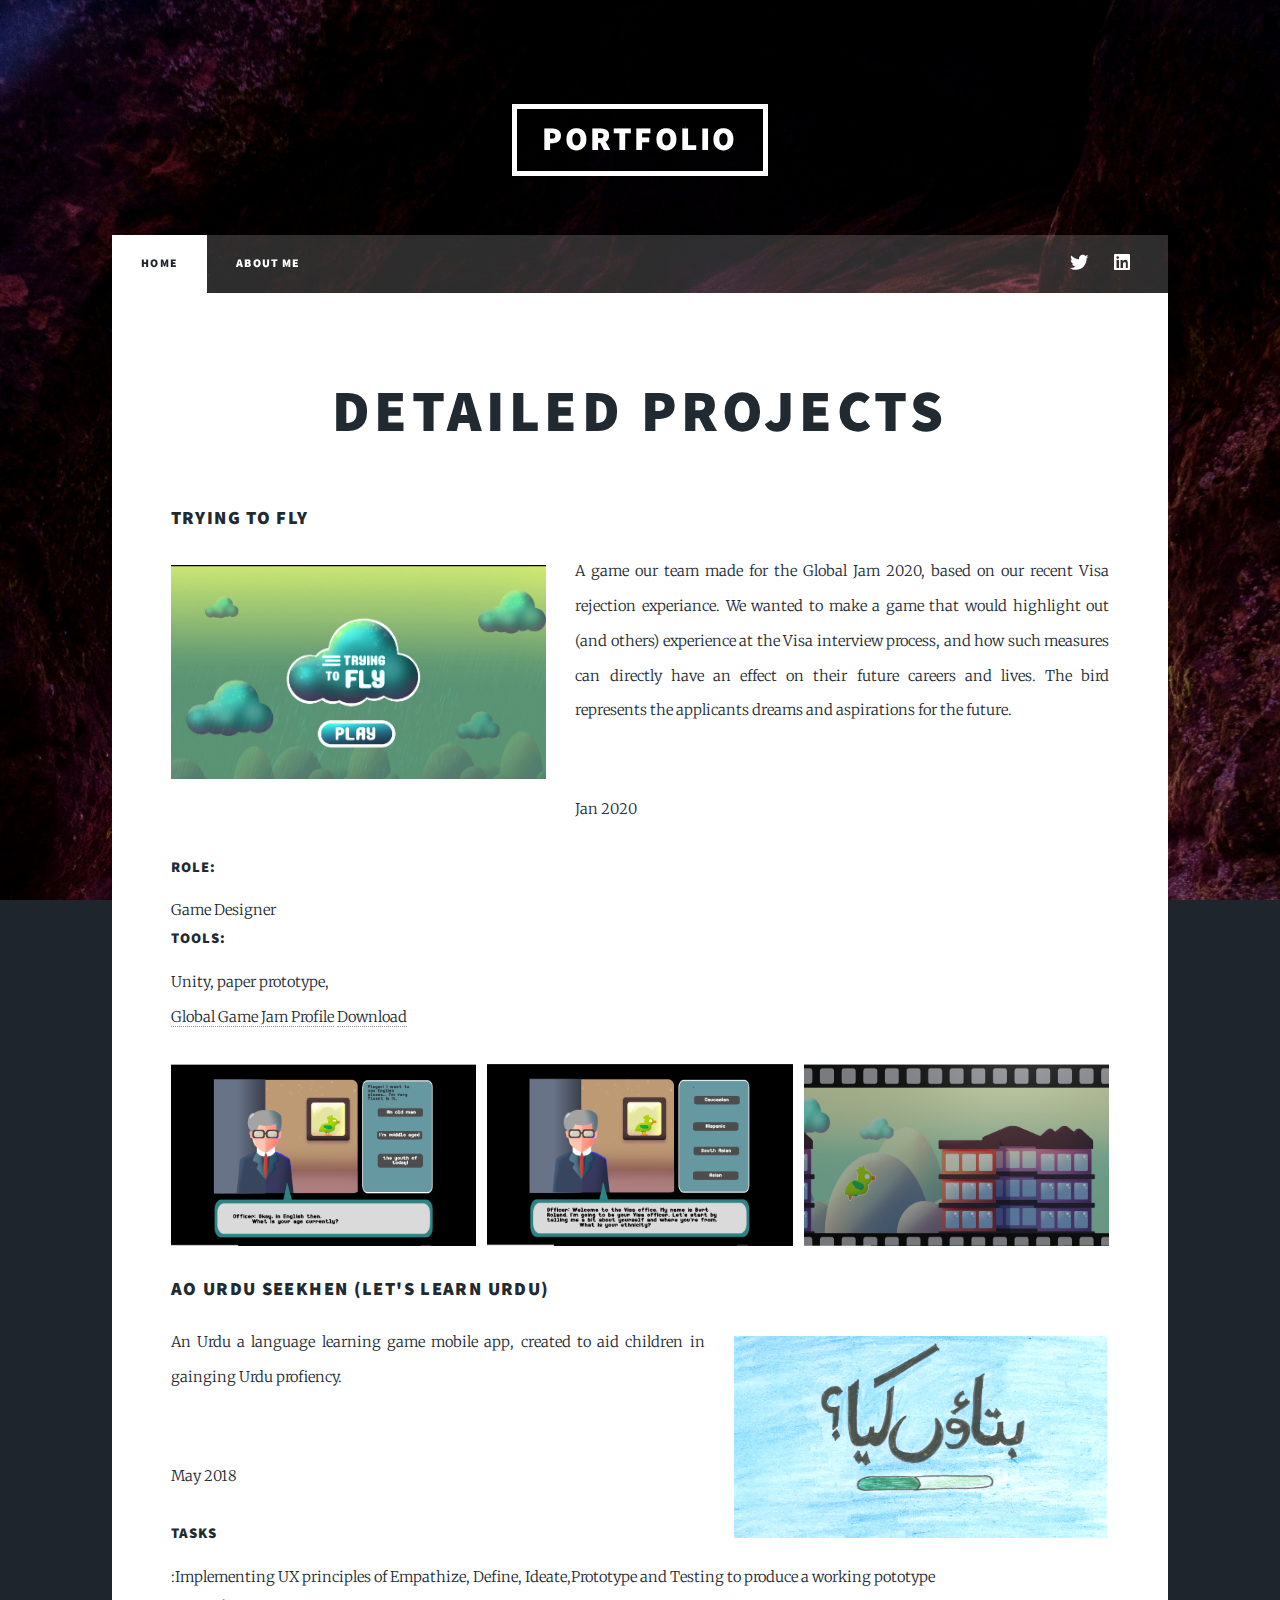
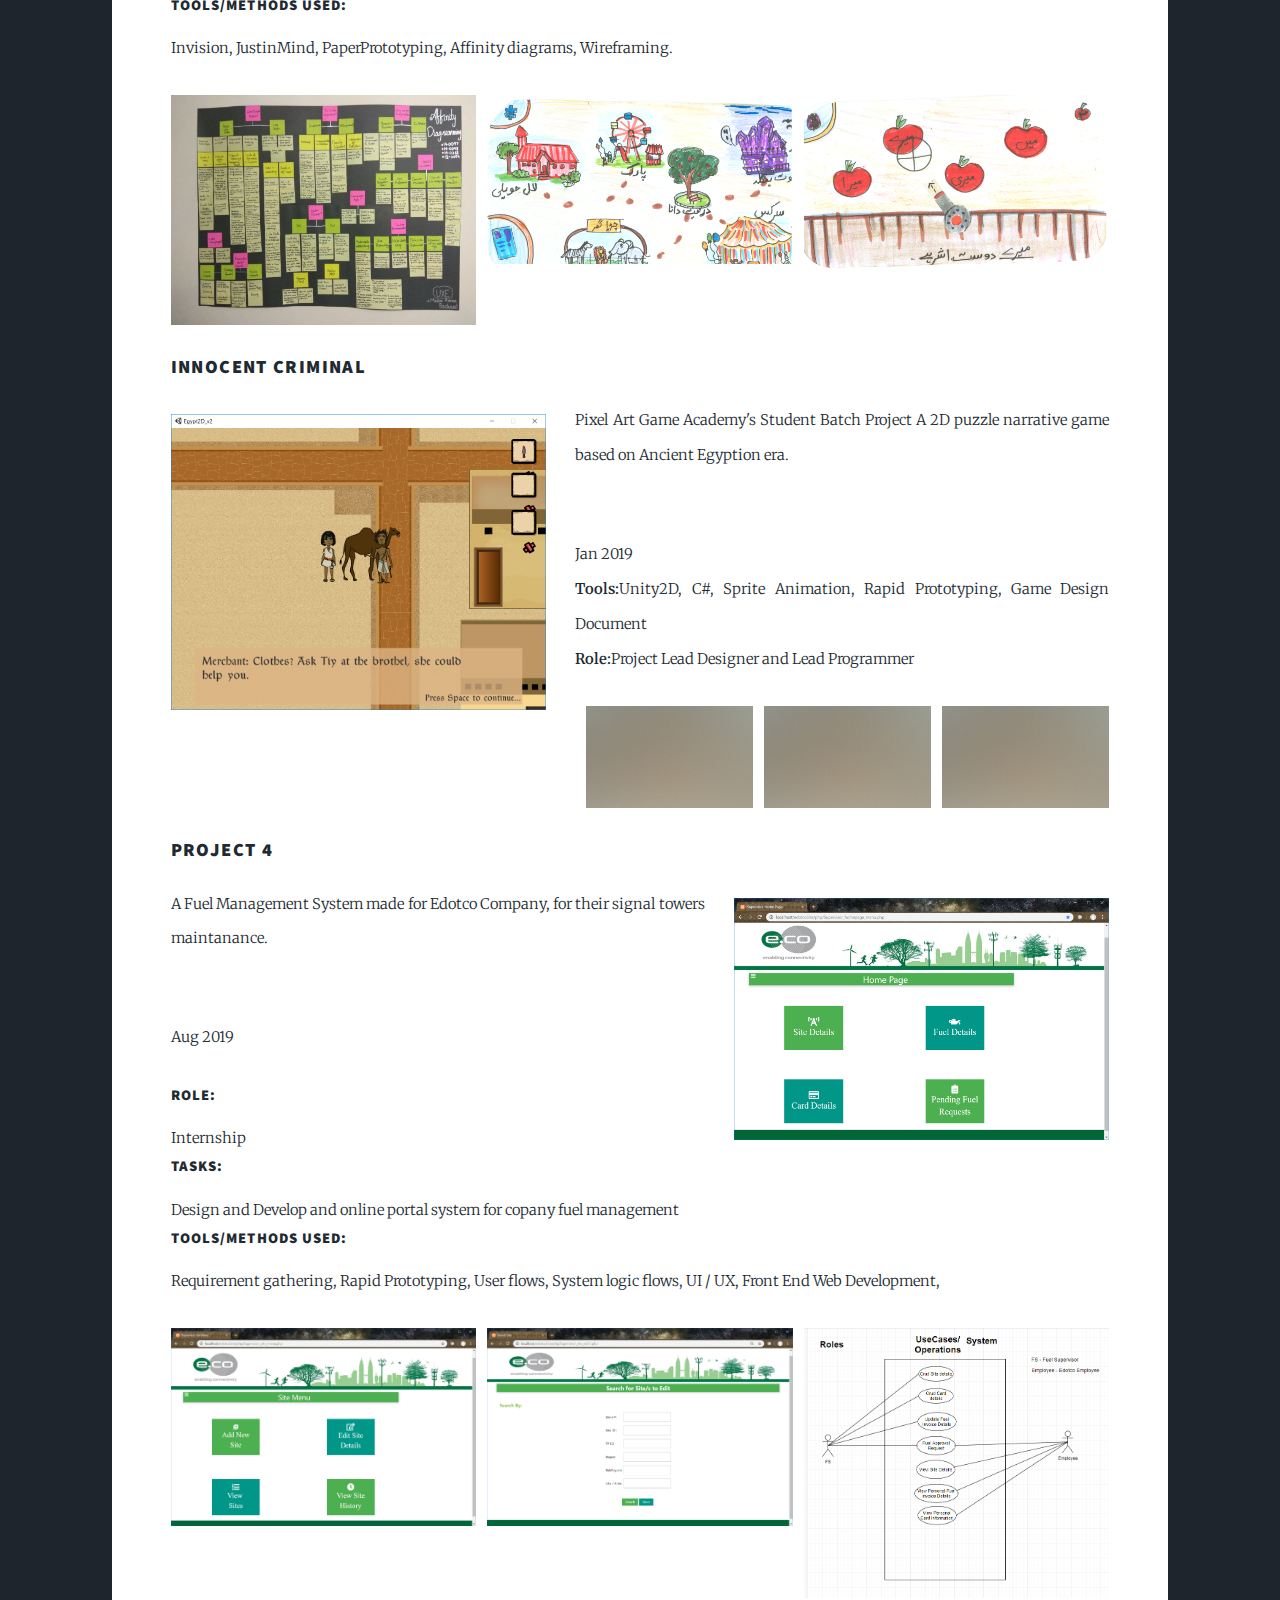
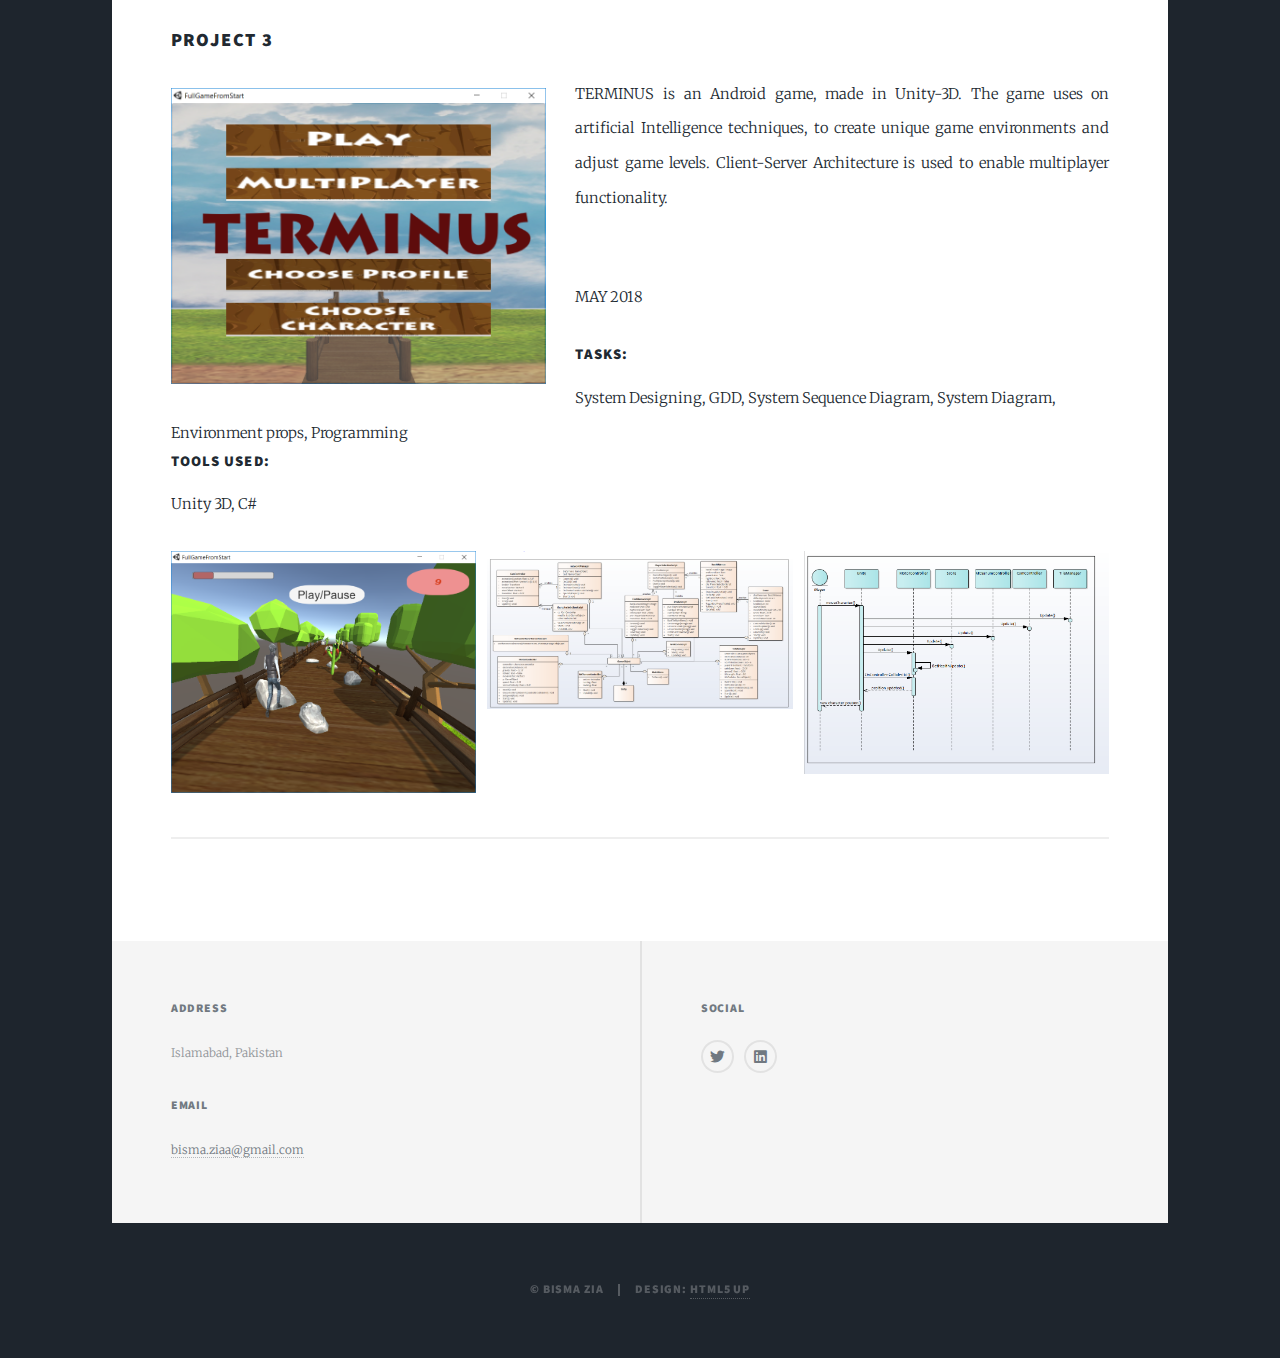
==== detailed-projects.html @ 91294a84 "Commit-1" ====
﻿<!DOCTYPE HTML>
<!--
    Massively by HTML5 UP
    html5up.net | @ajlkn
    Free for personal and commercial use under the CCA 3.0 license (html5up.net/license)
-->
<html>
<head>
    <title>Detailed Projects</title>
    <meta charset="utf-8" />
    <meta name="viewport" content="width=device-width, initial-scale=1, user-scalable=no" />
    <link rel="stylesheet" href="assets/css/main.css" />
    <noscript><link rel="stylesheet" href="assets/css/noscript.css" /></noscript>
</head>
<body class="is-preload">

    <!-- Wrapper -->
    <div id="wrapper">

        <!-- Header -->
        <header id="header">
            <a href="index.html" class="logo">Portfolio</a>
        </header>

        <!-- Nav -->
        <nav id="nav">
            <ul class="links">
                <li class="active"><a href="index.html">Home</a></li>
                <li><a href="generic.html">About Me</a></li>
            </ul>
            <ul class="icons">
                <li><a href="https://twitter.com/Doldydo" class="icon brands fa-twitter"><span class="label">Twitter</span></a></li>
                <li><a href="https://www.linkedin.com/in/bisma-zia-36243b80/" class="icon brands fa-linkedin"><span class="label">LinkedIn</span></a></li>
            </ul>
        </nav>

        <!-- Main -->
        <div id="main">

            <!-- Post -->
            <section class="post">
                <header class="major">
                    <h1>
                        Detailed Projects
                    </h1>
                </header>


                <!--new project-->
                <h3>Trying to Fly</h3>
                <p>
                    <span class="image left"><img src="images/project1/trying-to-fly.PNG" alt="" /></span>
                    A game our team made for the Global Jam 2020, based on our recent Visa rejection experiance.
                    We wanted to make a game that would highlight out (and others) experience at the Visa interview process,
                    and how such measures can directly have an effect on their future careers and lives. The bird represents
                    the applicants dreams and aspirations for the future.
                </p><p>
                    <br>Jan 2020
                    <br><h4>Role:</h4> Game Designer
                    <br><h4>Tools:</h4> Unity, paper prototype,
                    <br>
                    <a href="https://globalgamejam.org/2020/games/trying-fly-0"><span class="label">Global Game Jam Profile</span></a>
                    <a href="https://drive.google.com/drive/u/0/folders/1B7iB6qt97VI6etDZ3UN52dgY6qq_yIyW"><span class="label">Download</span></a>
                </p>
                <div class="box alt">
                    <div class="row gtr-50 gtr-uniform">
                        <div class="col-4"><span class="image fit"><img src="images/project1/trying-to-fly-2.PNG" alt="" /></span></div>
                        <div class="col-4"><span class="image fit"><img src="images/project1/trying-to-fly-3.PNG" alt="" /></span></div>
                        <div class="col-4"><span class="image fit"><img src="images/project1/trying-to-fly-4.PNG" alt="" /></span></div>
                        <br>
                    </div>
                </div>


                <!--new project-->

                <h3>Ao urdu Seekhen (Let's Learn Urdu)</h3>
                <p>
                    <span class="image right"><img src="images/project2/ao-urdu-seekhen-1.png" alt="" /></span>
                    An Urdu a language learning game mobile app, created to aid children in gainging Urdu profiency.

                </p><p>

                    <br>May 2018
                    <br><h4>Tasks</h4>:Implementing UX principles of Empathize, Define, Ideate,Prototype and Testing to produce a working pototype
                    <br><h4>Tools/Methods used:</h4> Invision, JustinMind, PaperPrototyping, Affinity diagrams, Wireframing.
                </p>
                <div class="box alt">
                    <div class="row gtr-50 gtr-uniform">
                        <div class="col-4"><span class="image fit"><img src="images/project2/AffinityDiagram.jpeg" alt="" /></span></div>
                        <div class="col-4"><span class="image fit"><img src="images/project2/ao-urdu-seekhen-2.png" alt="" /></span></div>
                        <div class="col-4"><span class="image fit"><img src="images/project2/ao-urdu-seekhen-3.png" alt="" /></span></div>
                        <br>

                    </div>
                </div>

                <!--new project-->


                <h3>Innocent Criminal</h3>
                <p>
                    <span class="image left"><img src="images/project3/Character_Interaction_Camel_4.PNG" alt="" /></span>
                    Pixel Art Game Academy's Student Batch Project
                    A 2D puzzle narrative game based on Ancient Egyption era.
                </p><p> 
                    <br>Jan 2019
                    <br><strong>Tools:</strong>Unity2D, C#, Sprite Animation, Rapid Prototyping, Game Design Document
                    <br><strong>Role:</strong>Project Lead Designer and Lead Programmer

                </p>

                <div class="box alt">
                    <div class="row gtr-50 gtr-uniform">
                        <div class="col-4"><span class="image fit"><img src="images/pic02.jpg" alt="" /></span></div>
                        <div class="col-4"><span class="image fit"><img src="images/pic02.jpg" alt="" /></span></div>
                        <div class="col-4"><span class="image fit"><img src="images/pic02.jpg" alt="" /></span></div>
                        <br>
                    </div>
                </div>

                <!--new project-->
                <h3>Project 4</h3>
                <p>
                    <span class="image right"><img src="images/project4/edotco-web-portal-1.png" alt="" /></span>

                    A Fuel Management System made for Edotco Company, for their signal towers maintanance.

                </p><p>

                    <br>
                    Aug 2019
                    <h4>Role:</h4> Internship
                    <br><h4>Tasks:</h4> Design and Develop and online portal system for copany fuel management
                    <br><h4>Tools/Methods used:</h4>Requirement gathering, Rapid Prototyping, User flows, System logic flows, UI / UX, Front End Web Development,
                </p>
                <div class="box alt">
                    <div class="row gtr-50 gtr-uniform">
                        <div class="col-4"><span class="image fit"><img src="images/project4/edotco-web-portal-2.png" alt="" /></span></div>
                        <div class="col-4"><span class="image fit"><img src="images/project4/edotco-web-portal-3.png" alt="" /></span></div>
                        <div class="col-4"><span class="image fit"><img src="images/project4/edotco-web-portal-4.png" alt="" /></span></div>
                    </div>
                </div>

                <!--new project-->


                <h3>Project 3</h3>
                <p>
                    <span class="image left"><img src="images/project5/FYP1.PNG" alt="" /></span>
                    TERMINUS is an Android game, made in Unity-3D. The game uses on artificial Intelligence techniques, to create unique game environments and adjust game levels.
                    Client-Server Architecture is used to enable multiplayer functionality.

                </p><p>

                    <br />MAY 2018
                    <br><h4>Tasks:</h4> System Designing, GDD, System Sequence Diagram, System Diagram, Environment props, Programming
                    <br><h4>Tools used:</h4>Unity 3D, C#
                </p>
                <div class="box alt">
                    <div class="row gtr-50 gtr-uniform">
                        <div class="col-4"><span class="image fit"><img src="images/project5/FYP3.PNG" alt="" /></span></div>
                        <div class="col-4"><span class="image fit"><img src="images/project5/ClassDiagram.PNG" alt="" /></span></div>
                        <div class="col-4"><span class="image fit"><img src="images/project5/SD_moveCharacter.PNG" alt="" /></span></div>
                        <br>
                    </div>
                </div>

                <hr />


            </section>

        </div>

        <!-- Footer -->
        <footer id="footer">
            <section>
                <section class="split contact">
                    <section class="alt">
                        <h3>Address</h3>
                        <p>
                            Islamabad, Pakistan
                        </p>
                    </section>
                    <section>
                        <h3>Email</h3>
                        <p><a href="#">bisma.ziaa@gmail.com</a></p>
                    </section>

                </section>
            </section>

            <section>
                <h3>Social</h3>
                <ul class="icons alt">
                    <li><a href="https://twitter.com/Doldydo" class="icon brands alt fa-twitter"><span class="label">Twitter</span></a></li>
                    <li><a href="https://www.linkedin.com/in/bisma-zia-36243b80/" class="icon brands alt fa-linkedin"><span class="label">LinkedIn</span></a></li>
                </ul>
            </section>
        </footer>

        <!-- Copyright -->
        <div id="copyright">
            <ul><li>&copy; Bisma Zia</li><li>Design: <a href="https://html5up.net">HTML5 UP</a></li></ul>
        </div>

    </div>

    <!-- Scripts -->
    <script src="assets/js/jquery.min.js"></script>
    <script src="assets/js/jquery.scrollex.min.js"></script>
    <script src="assets/js/jquery.scrolly.min.js"></script>
    <script src="assets/js/browser.min.js"></script>
    <script src="assets/js/breakpoints.min.js"></script>
    <script src="assets/js/util.js"></script>
    <script src="assets/js/main.js"></script>

</body>
</html>
---- assets/css/main.css ----
@import url(fontawesome-all.min.css);
@import url("https://fonts.googleapis.com/css?family=Merriweather:300,700,300italic,700italic|Source+Sans+Pro:900");

/*
	Massively by HTML5 UP
	html5up.net | @ajlkn
	Free for personal and commercial use under the CCA 3.0 license (html5up.net/license)
*/

html, body, div, span, applet, object,
iframe, h1, h2, h3, h4, h5, h6, p, blockquote,
pre, a, abbr, acronym, address, big, cite,
code, del, dfn, em, img, ins, kbd, q, s, samp,
small, strike, strong, sub, sup, tt, var, b,
u, i, center, dl, dt, dd, ol, ul, li, fieldset,
form, label, legend, table, caption, tbody,
tfoot, thead, tr, th, td, article, aside,
canvas, details, embed, figure, figcaption,
footer, header, hgroup, menu, nav, output, ruby,
section, summary, time, mark, audio, video {
	margin: 0;
	padding: 0;
	border: 0;
	font-size: 100%;
	font: inherit;
	vertical-align: baseline;}

article, aside, details, figcaption, figure,
footer, header, hgroup, menu, nav, section {
	display: block;}

body {
	line-height: 1;
}

ol, ul {
	list-style: none;
}

blockquote, q {
	quotes: none;
}

	blockquote:before, blockquote:after, q:before, q:after {
		content: '';
		content: none;
	}

table {
	border-collapse: collapse;
	border-spacing: 0;
}

body {
	-webkit-text-size-adjust: none;
}

mark {
	background-color: transparent;
	color: inherit;
}

input::-moz-focus-inner {
	border: 0;
	padding: 0;
}

input, select, textarea {
	-moz-appearance: none;
	-webkit-appearance: none;
	-ms-appearance: none;
	appearance: none;
}

/* Basic */

	@-ms-viewport {
		width: device-width;
	}

	body {
		-ms-overflow-style: scrollbar;
	}

	@media screen and (max-width: 480px) {

		html, body {
			min-width: 320px;
		}

	}

	html {
		box-sizing: border-box;
	}

	*, *:before, *:after {
		box-sizing: inherit;
	}

	body {
		background-color: #1e252d;
	}

		body.is-preload *, body.is-preload *:before, body.is-preload *:after {
			-moz-animation: none !important;
			-webkit-animation: none !important;
			-ms-animation: none !important;
			animation: none !important;
			-moz-transition: none !important;
			-webkit-transition: none !important;
			-ms-transition: none !important;
			transition: none !important;
		}

/* Type */

	html {
		font-size: 16pt;
	}

		@media screen and (max-width: 1680px) {

			html {
				font-size: 12pt;
			}

		}

		@media screen and (max-width: 1280px) {

			html {
				font-size: 11pt;
			}

		}

		@media screen and (max-width: 360px) {

			html {
				font-size: 10pt;
			}

		}

	body {
		color: #212931;
	}

	body, input, select, textarea {
		font-family: "Merriweather", Georgia, serif;
		font-weight: 300;
		font-size: 1rem;
		line-height: 2.375;
	}

	a {
		-moz-transition: color 0.2s ease-in-out, background-color 0.2s ease-in-out, border-color 0.2s ease-in-out, box-shadow 0.2s ease-in-out;
		-webkit-transition: color 0.2s ease-in-out, background-color 0.2s ease-in-out, border-color 0.2s ease-in-out, box-shadow 0.2s ease-in-out;
		-ms-transition: color 0.2s ease-in-out, background-color 0.2s ease-in-out, border-color 0.2s ease-in-out, box-shadow 0.2s ease-in-out;
		transition: color 0.2s ease-in-out, background-color 0.2s ease-in-out, border-color 0.2s ease-in-out, box-shadow 0.2s ease-in-out;
		border-bottom: dotted 1px;
		text-decoration: none;
	}

		a:hover {
			border-bottom-color: transparent;
		}

	strong, b {
		font-weight: 600;
	}

	em, i {
		font-style: italic;
	}

	p {
		text-align: justify;
		margin: 0 0 2rem 0;
	}

	h1, h2, h3, h4, h5, h6 {
		font-family: "Source Sans Pro", Helvetica, sans-serif;
		font-weight: 900;
		line-height: 1.5;
		letter-spacing: 0.075em;
		text-transform: uppercase;
		margin: 0 0 1rem 0;
	}

		h1 a, h2 a, h3 a, h4 a, h5 a, h6 a {
			border-bottom: 0;
			color: inherit;
			text-decoration: none;
		}

	h1 {
		font-size: 4rem;
		line-height: 1.1;
		margin: 0 0 2rem 0;
	}

	h2 {
		font-size: 1.75rem;
		line-height: 1.3;
		margin: 0 0 1.5rem 0;
	}

	h3 {
		font-size: 1.25rem;
		margin: 0 0 1.5rem 0;
	}

	h4 {
		font-size: 1rem;
	}

	h5 {
		font-size: 0.9rem;
	}

	h6 {
		font-size: 0.8rem;
	}

	sub {
		font-size: 0.8rem;
		position: relative;
		top: 0.5rem;
	}

	sup {
		font-size: 0.8rem;
		position: relative;
		top: -0.5rem;
	}

	blockquote {
		border-left: solid 4px;
		font-style: italic;
		margin: 0 0 2rem 0;
		padding: 0.5rem 0 0.5rem 2rem;
	}

	code {
		border: solid 2px;
		font-family: "Courier New", monospace;
		font-size: 0.9rem;
		margin: 0 0.25rem;
		padding: 0.25rem 0.65rem;
	}

	pre {
		-webkit-overflow-scrolling: touch;
		font-family: "Courier New", monospace;
		font-size: 0.9rem;
		margin: 0 0 2rem 0;
	}

		pre code {
			display: block;
			line-height: 1.75;
			padding: 1rem 1.5rem;
			overflow-x: auto;
		}

	hr {
		border: 0;
		border-bottom: solid 2px;
		margin: 3rem 0;
	}

		hr.major {
			margin: 5rem 0;
		}

	.align-left {
		text-align: left;
	}

	.align-center {
		text-align: center;
	}

	.align-right {
		text-align: right;
	}

	input, select, textarea {
		color: #212931;
	}

	a {
		color: #212931;
		border-bottom-color: rgba(33, 41, 49, 0.5);
	}

		a:hover {
			border-bottom-color: transparent;
			color: #18bfef !important;
		}

	strong, b {
		color: #212931;
	}

	h1, h2, h3, h4, h5, h6 {
		color: #212931;
	}

	blockquote {
		border-left-color: #eeeeee;
	}

	code {
		background: rgba(220, 220, 220, 0.25);
		border-color: #eeeeee;
	}

	hr {
		border-bottom-color: #eeeeee;
	}

/* Row */

	.row {
		display: flex;
		flex-wrap: wrap;
		box-sizing: border-box;
		align-items: stretch;
	}

		.row > * {
			box-sizing: border-box;
		}

		.row.gtr-uniform > * > :last-child {
			margin-bottom: 0;
		}

		.row.aln-left {
			justify-content: flex-start;
		}

		.row.aln-center {
			justify-content: center;
		}

		.row.aln-right {
			justify-content: flex-end;
		}

		.row.aln-top {
			align-items: flex-start;
		}

		.row.aln-middle {
			align-items: center;
		}

		.row.aln-bottom {
			align-items: flex-end;
		}

		.row > .imp {
			order: -1;
		}

		.row > .col-1 {
			width: 8.33333%;
		}

		.row > .off-1 {
			margin-left: 8.33333%;
		}

		.row > .col-2 {
			width: 16.66667%;
		}

		.row > .off-2 {
			margin-left: 16.66667%;
		}

		.row > .col-3 {
			width: 25%;
		}

		.row > .off-3 {
			margin-left: 25%;
		}

		.row > .col-4 {
			width: 33.33333%;
		}

		.row > .off-4 {
			margin-left: 33.33333%;
		}

		.row > .col-5 {
			width: 41.66667%;
		}

		.row > .off-5 {
			margin-left: 41.66667%;
		}

		.row > .col-6 {
			width: 50%;
		}

		.row > .off-6 {
			margin-left: 50%;
		}

		.row > .col-7 {
			width: 58.33333%;
		}

		.row > .off-7 {
			margin-left: 58.33333%;
		}

		.row > .col-8 {
			width: 66.66667%;
		}

		.row > .off-8 {
			margin-left: 66.66667%;
		}

		.row > .col-9 {
			width: 75%;
		}

		.row > .off-9 {
			margin-left: 75%;
		}

		.row > .col-10 {
			width: 83.33333%;
		}

		.row > .off-10 {
			margin-left: 83.33333%;
		}

		.row > .col-11 {
			width: 91.66667%;
		}

		.row > .off-11 {
			margin-left: 91.66667%;
		}

		.row > .col-12 {
			width: 100%;
		}

		.row > .off-12 {
			margin-left: 100%;
		}

		.row.gtr-0 {
			margin-top: 0;
			margin-left: 0rem;
		}

			.row.gtr-0 > * {
				padding: 0 0 0 0rem;
			}

			.row.gtr-0.gtr-uniform {
				margin-top: 0rem;
			}

				.row.gtr-0.gtr-uniform > * {
					padding-top: 0rem;
				}

		.row.gtr-25 {
			margin-top: 0;
			margin-left: -0.375rem;
		}

			.row.gtr-25 > * {
				padding: 0 0 0 0.375rem;
			}

			.row.gtr-25.gtr-uniform {
				margin-top: -0.375rem;
			}

				.row.gtr-25.gtr-uniform > * {
					padding-top: 0.375rem;
				}

		.row.gtr-50 {
			margin-top: 0;
			margin-left: -0.75rem;
		}

			.row.gtr-50 > * {
				padding: 0 0 0 0.75rem;
			}

			.row.gtr-50.gtr-uniform {
				margin-top: -0.75rem;
			}

				.row.gtr-50.gtr-uniform > * {
					padding-top: 0.75rem;
				}

		.row {
			margin-top: 0;
			margin-left: -1.5rem;
		}

			.row > * {
				padding: 0 0 0 1.5rem;
			}

			.row.gtr-uniform {
				margin-top: -1.5rem;
			}

				.row.gtr-uniform > * {
					padding-top: 1.5rem;
				}

		.row.gtr-150 {
			margin-top: 0;
			margin-left: -2.25rem;
		}

			.row.gtr-150 > * {
				padding: 0 0 0 2.25rem;
			}

			.row.gtr-150.gtr-uniform {
				margin-top: -2.25rem;
			}

				.row.gtr-150.gtr-uniform > * {
					padding-top: 2.25rem;
				}

		.row.gtr-200 {
			margin-top: 0;
			margin-left: -3rem;
		}

			.row.gtr-200 > * {
				padding: 0 0 0 3rem;
			}

			.row.gtr-200.gtr-uniform {
				margin-top: -3rem;
			}

				.row.gtr-200.gtr-uniform > * {
					padding-top: 3rem;
				}

		@media screen and (max-width: 1680px) {

			.row {
				display: flex;
				flex-wrap: wrap;
				box-sizing: border-box;
				align-items: stretch;
			}

				.row > * {
					box-sizing: border-box;
				}

				.row.gtr-uniform > * > :last-child {
					margin-bottom: 0;
				}

				.row.aln-left {
					justify-content: flex-start;
				}

				.row.aln-center {
					justify-content: center;
				}

				.row.aln-right {
					justify-content: flex-end;
				}

				.row.aln-top {
					align-items: flex-start;
				}

				.row.aln-middle {
					align-items: center;
				}

				.row.aln-bottom {
					align-items: flex-end;
				}

				.row > .imp-xlarge {
					order: -1;
				}

				.row > .col-1-xlarge {
					width: 8.33333%;
				}

				.row > .off-1-xlarge {
					margin-left: 8.33333%;
				}

				.row > .col-2-xlarge {
					width: 16.66667%;
				}

				.row > .off-2-xlarge {
					margin-left: 16.66667%;
				}

				.row > .col-3-xlarge {
					width: 25%;
				}

				.row > .off-3-xlarge {
					margin-left: 25%;
				}

				.row > .col-4-xlarge {
					width: 33.33333%;
				}

				.row > .off-4-xlarge {
					margin-left: 33.33333%;
				}

				.row > .col-5-xlarge {
					width: 41.66667%;
				}

				.row > .off-5-xlarge {
					margin-left: 41.66667%;
				}

				.row > .col-6-xlarge {
					width: 50%;
				}

				.row > .off-6-xlarge {
					margin-left: 50%;
				}

				.row > .col-7-xlarge {
					width: 58.33333%;
				}

				.row > .off-7-xlarge {
					margin-left: 58.33333%;
				}

				.row > .col-8-xlarge {
					width: 66.66667%;
				}

				.row > .off-8-xlarge {
					margin-left: 66.66667%;
				}

				.row > .col-9-xlarge {
					width: 75%;
				}

				.row > .off-9-xlarge {
					margin-left: 75%;
				}

				.row > .col-10-xlarge {
					width: 83.33333%;
				}

				.row > .off-10-xlarge {
					margin-left: 83.33333%;
				}

				.row > .col-11-xlarge {
					width: 91.66667%;
				}

				.row > .off-11-xlarge {
					margin-left: 91.66667%;
				}

				.row > .col-12-xlarge {
					width: 100%;
				}

				.row > .off-12-xlarge {
					margin-left: 100%;
				}

				.row.gtr-0 {
					margin-top: 0;
					margin-left: 0rem;
				}

					.row.gtr-0 > * {
						padding: 0 0 0 0rem;
					}

					.row.gtr-0.gtr-uniform {
						margin-top: 0rem;
					}

						.row.gtr-0.gtr-uniform > * {
							padding-top: 0rem;
						}

				.row.gtr-25 {
					margin-top: 0;
					margin-left: -0.375rem;
				}

					.row.gtr-25 > * {
						padding: 0 0 0 0.375rem;
					}

					.row.gtr-25.gtr-uniform {
						margin-top: -0.375rem;
					}

						.row.gtr-25.gtr-uniform > * {
							padding-top: 0.375rem;
						}

				.row.gtr-50 {
					margin-top: 0;
					margin-left: -0.75rem;
				}

					.row.gtr-50 > * {
						padding: 0 0 0 0.75rem;
					}

					.row.gtr-50.gtr-uniform {
						margin-top: -0.75rem;
					}

						.row.gtr-50.gtr-uniform > * {
							padding-top: 0.75rem;
						}

				.row {
					margin-top: 0;
					margin-left: -1.5rem;
				}

					.row > * {
						padding: 0 0 0 1.5rem;
					}

					.row.gtr-uniform {
						margin-top: -1.5rem;
					}

						.row.gtr-uniform > * {
							padding-top: 1.5rem;
						}

				.row.gtr-150 {
					margin-top: 0;
					margin-left: -2.25rem;
				}

					.row.gtr-150 > * {
						padding: 0 0 0 2.25rem;
					}

					.row.gtr-150.gtr-uniform {
						margin-top: -2.25rem;
					}

						.row.gtr-150.gtr-uniform > * {
							padding-top: 2.25rem;
						}

				.row.gtr-200 {
					margin-top: 0;
					margin-left: -3rem;
				}

					.row.gtr-200 > * {
						padding: 0 0 0 3rem;
					}

					.row.gtr-200.gtr-uniform {
						margin-top: -3rem;
					}

						.row.gtr-200.gtr-uniform > * {
							padding-top: 3rem;
						}

		}

		@media screen and (max-width: 1280px) {

			.row {
				display: flex;
				flex-wrap: wrap;
				box-sizing: border-box;
				align-items: stretch;
			}

				.row > * {
					box-sizing: border-box;
				}

				.row.gtr-uniform > * > :last-child {
					margin-bottom: 0;
				}

				.row.aln-left {
					justify-content: flex-start;
				}

				.row.aln-center {
					justify-content: center;
				}

				.row.aln-right {
					justify-content: flex-end;
				}

				.row.aln-top {
					align-items: flex-start;
				}

				.row.aln-middle {
					align-items: center;
				}

				.row.aln-bottom {
					align-items: flex-end;
				}

				.row > .imp-large {
					order: -1;
				}

				.row > .col-1-large {
					width: 8.33333%;
				}

				.row > .off-1-large {
					margin-left: 8.33333%;
				}

				.row > .col-2-large {
					width: 16.66667%;
				}

				.row > .off-2-large {
					margin-left: 16.66667%;
				}

				.row > .col-3-large {
					width: 25%;
				}

				.row > .off-3-large {
					margin-left: 25%;
				}

				.row > .col-4-large {
					width: 33.33333%;
				}

				.row > .off-4-large {
					margin-left: 33.33333%;
				}

				.row > .col-5-large {
					width: 41.66667%;
				}

				.row > .off-5-large {
					margin-left: 41.66667%;
				}

				.row > .col-6-large {
					width: 50%;
				}

				.row > .off-6-large {
					margin-left: 50%;
				}

				.row > .col-7-large {
					width: 58.33333%;
				}

				.row > .off-7-large {
					margin-left: 58.33333%;
				}

				.row > .col-8-large {
					width: 66.66667%;
				}

				.row > .off-8-large {
					margin-left: 66.66667%;
				}

				.row > .col-9-large {
					width: 75%;
				}

				.row > .off-9-large {
					margin-left: 75%;
				}

				.row > .col-10-large {
					width: 83.33333%;
				}

				.row > .off-10-large {
					margin-left: 83.33333%;
				}

				.row > .col-11-large {
					width: 91.66667%;
				}

				.row > .off-11-large {
					margin-left: 91.66667%;
				}

				.row > .col-12-large {
					width: 100%;
				}

				.row > .off-12-large {
					margin-left: 100%;
				}

				.row.gtr-0 {
					margin-top: 0;
					margin-left: 0rem;
				}

					.row.gtr-0 > * {
						padding: 0 0 0 0rem;
					}

					.row.gtr-0.gtr-uniform {
						margin-top: 0rem;
					}

						.row.gtr-0.gtr-uniform > * {
							padding-top: 0rem;
						}

				.row.gtr-25 {
					margin-top: 0;
					margin-left: -0.375rem;
				}

					.row.gtr-25 > * {
						padding: 0 0 0 0.375rem;
					}

					.row.gtr-25.gtr-uniform {
						margin-top: -0.375rem;
					}

						.row.gtr-25.gtr-uniform > * {
							padding-top: 0.375rem;
						}

				.row.gtr-50 {
					margin-top: 0;
					margin-left: -0.75rem;
				}

					.row.gtr-50 > * {
						padding: 0 0 0 0.75rem;
					}

					.row.gtr-50.gtr-uniform {
						margin-top: -0.75rem;
					}

						.row.gtr-50.gtr-uniform > * {
							padding-top: 0.75rem;
						}

				.row {
					margin-top: 0;
					margin-left: -1.5rem;
				}

					.row > * {
						padding: 0 0 0 1.5rem;
					}

					.row.gtr-uniform {
						margin-top: -1.5rem;
					}

						.row.gtr-uniform > * {
							padding-top: 1.5rem;
						}

				.row.gtr-150 {
					margin-top: 0;
					margin-left: -2.25rem;
				}

					.row.gtr-150 > * {
						padding: 0 0 0 2.25rem;
					}

					.row.gtr-150.gtr-uniform {
						margin-top: -2.25rem;
					}

						.row.gtr-150.gtr-uniform > * {
							padding-top: 2.25rem;
						}

				.row.gtr-200 {
					margin-top: 0;
					margin-left: -3rem;
				}

					.row.gtr-200 > * {
						padding: 0 0 0 3rem;
					}

					.row.gtr-200.gtr-uniform {
						margin-top: -3rem;
					}

						.row.gtr-200.gtr-uniform > * {
							padding-top: 3rem;
						}

		}

		@media screen and (max-width: 980px) {

			.row {
				display: flex;
				flex-wrap: wrap;
				box-sizing: border-box;
				align-items: stretch;
			}

				.row > * {
					box-sizing: border-box;
				}

				.row.gtr-uniform > * > :last-child {
					margin-bottom: 0;
				}

				.row.aln-left {
					justify-content: flex-start;
				}

				.row.aln-center {
					justify-content: center;
				}

				.row.aln-right {
					justify-content: flex-end;
				}

				.row.aln-top {
					align-items: flex-start;
				}

				.row.aln-middle {
					align-items: center;
				}

				.row.aln-bottom {
					align-items: flex-end;
				}

				.row > .imp-medium {
					order: -1;
				}

				.row > .col-1-medium {
					width: 8.33333%;
				}

				.row > .off-1-medium {
					margin-left: 8.33333%;
				}

				.row > .col-2-medium {
					width: 16.66667%;
				}

				.row > .off-2-medium {
					margin-left: 16.66667%;
				}

				.row > .col-3-medium {
					width: 25%;
				}

				.row > .off-3-medium {
					margin-left: 25%;
				}

				.row > .col-4-medium {
					width: 33.33333%;
				}

				.row > .off-4-medium {
					margin-left: 33.33333%;
				}

				.row > .col-5-medium {
					width: 41.66667%;
				}

				.row > .off-5-medium {
					margin-left: 41.66667%;
				}

				.row > .col-6-medium {
					width: 50%;
				}

				.row > .off-6-medium {
					margin-left: 50%;
				}

				.row > .col-7-medium {
					width: 58.33333%;
				}

				.row > .off-7-medium {
					margin-left: 58.33333%;
				}

				.row > .col-8-medium {
					width: 66.66667%;
				}

				.row > .off-8-medium {
					margin-left: 66.66667%;
				}

				.row > .col-9-medium {
					width: 75%;
				}

				.row > .off-9-medium {
					margin-left: 75%;
				}

				.row > .col-10-medium {
					width: 83.33333%;
				}

				.row > .off-10-medium {
					margin-left: 83.33333%;
				}

				.row > .col-11-medium {
					width: 91.66667%;
				}

				.row > .off-11-medium {
					margin-left: 91.66667%;
				}

				.row > .col-12-medium {
					width: 100%;
				}

				.row > .off-12-medium {
					margin-left: 100%;
				}

				.row.gtr-0 {
					margin-top: 0;
					margin-left: 0rem;
				}

					.row.gtr-0 > * {
						padding: 0 0 0 0rem;
					}

					.row.gtr-0.gtr-uniform {
						margin-top: 0rem;
					}

						.row.gtr-0.gtr-uniform > * {
							padding-top: 0rem;
						}

				.row.gtr-25 {
					margin-top: 0;
					margin-left: -0.375rem;
				}

					.row.gtr-25 > * {
						padding: 0 0 0 0.375rem;
					}

					.row.gtr-25.gtr-uniform {
						margin-top: -0.375rem;
					}

						.row.gtr-25.gtr-uniform > * {
							padding-top: 0.375rem;
						}

				.row.gtr-50 {
					margin-top: 0;
					margin-left: -0.75rem;
				}

					.row.gtr-50 > * {
						padding: 0 0 0 0.75rem;
					}

					.row.gtr-50.gtr-uniform {
						margin-top: -0.75rem;
					}

						.row.gtr-50.gtr-uniform > * {
							padding-top: 0.75rem;
						}

				.row {
					margin-top: 0;
					margin-left: -1.5rem;
				}

					.row > * {
						padding: 0 0 0 1.5rem;
					}

					.row.gtr-uniform {
						margin-top: -1.5rem;
					}

						.row.gtr-uniform > * {
							padding-top: 1.5rem;
						}

				.row.gtr-150 {
					margin-top: 0;
					margin-left: -2.25rem;
				}

					.row.gtr-150 > * {
						padding: 0 0 0 2.25rem;
					}

					.row.gtr-150.gtr-uniform {
						margin-top: -2.25rem;
					}

						.row.gtr-150.gtr-uniform > * {
							padding-top: 2.25rem;
						}

				.row.gtr-200 {
					margin-top: 0;
					margin-left: -3rem;
				}

					.row.gtr-200 > * {
						padding: 0 0 0 3rem;
					}

					.row.gtr-200.gtr-uniform {
						margin-top: -3rem;
					}

						.row.gtr-200.gtr-uniform > * {
							padding-top: 3rem;
						}

		}

		@media screen and (max-width: 736px) {

			.row {
				display: flex;
				flex-wrap: wrap;
				box-sizing: border-box;
				align-items: stretch;
			}

				.row > * {
					box-sizing: border-box;
				}

				.row.gtr-uniform > * > :last-child {
					margin-bottom: 0;
				}

				.row.aln-left {
					justify-content: flex-start;
				}

				.row.aln-center {
					justify-content: center;
				}

				.row.aln-right {
					justify-content: flex-end;
				}

				.row.aln-top {
					align-items: flex-start;
				}

				.row.aln-middle {
					align-items: center;
				}

				.row.aln-bottom {
					align-items: flex-end;
				}

				.row > .imp-small {
					order: -1;
				}

				.row > .col-1-small {
					width: 8.33333%;
				}

				.row > .off-1-small {
					margin-left: 8.33333%;
				}

				.row > .col-2-small {
					width: 16.66667%;
				}

				.row > .off-2-small {
					margin-left: 16.66667%;
				}

				.row > .col-3-small {
					width: 25%;
				}

				.row > .off-3-small {
					margin-left: 25%;
				}

				.row > .col-4-small {
					width: 33.33333%;
				}

				.row > .off-4-small {
					margin-left: 33.33333%;
				}

				.row > .col-5-small {
					width: 41.66667%;
				}

				.row > .off-5-small {
					margin-left: 41.66667%;
				}

				.row > .col-6-small {
					width: 50%;
				}

				.row > .off-6-small {
					margin-left: 50%;
				}

				.row > .col-7-small {
					width: 58.33333%;
				}

				.row > .off-7-small {
					margin-left: 58.33333%;
				}

				.row > .col-8-small {
					width: 66.66667%;
				}

				.row > .off-8-small {
					margin-left: 66.66667%;
				}

				.row > .col-9-small {
					width: 75%;
				}

				.row > .off-9-small {
					margin-left: 75%;
				}

				.row > .col-10-small {
					width: 83.33333%;
				}

				.row > .off-10-small {
					margin-left: 83.33333%;
				}

				.row > .col-11-small {
					width: 91.66667%;
				}

				.row > .off-11-small {
					margin-left: 91.66667%;
				}

				.row > .col-12-small {
					width: 100%;
				}

				.row > .off-12-small {
					margin-left: 100%;
				}

				.row.gtr-0 {
					margin-top: 0;
					margin-left: 0rem;
				}

					.row.gtr-0 > * {
						padding: 0 0 0 0rem;
					}

					.row.gtr-0.gtr-uniform {
						margin-top: 0rem;
					}

						.row.gtr-0.gtr-uniform > * {
							padding-top: 0rem;
						}

				.row.gtr-25 {
					margin-top: 0;
					margin-left: -0.375rem;
				}

					.row.gtr-25 > * {
						padding: 0 0 0 0.375rem;
					}

					.row.gtr-25.gtr-uniform {
						margin-top: -0.375rem;
					}

						.row.gtr-25.gtr-uniform > * {
							padding-top: 0.375rem;
						}

				.row.gtr-50 {
					margin-top: 0;
					margin-left: -0.75rem;
				}

					.row.gtr-50 > * {
						padding: 0 0 0 0.75rem;
					}

					.row.gtr-50.gtr-uniform {
						margin-top: -0.75rem;
					}

						.row.gtr-50.gtr-uniform > * {
							padding-top: 0.75rem;
						}

				.row {
					margin-top: 0;
					margin-left: -1.5rem;
				}

					.row > * {
						padding: 0 0 0 1.5rem;
					}

					.row.gtr-uniform {
						margin-top: -1.5rem;
					}

						.row.gtr-uniform > * {
							padding-top: 1.5rem;
						}

				.row.gtr-150 {
					margin-top: 0;
					margin-left: -2.25rem;
				}

					.row.gtr-150 > * {
						padding: 0 0 0 2.25rem;
					}

					.row.gtr-150.gtr-uniform {
						margin-top: -2.25rem;
					}

						.row.gtr-150.gtr-uniform > * {
							padding-top: 2.25rem;
						}

				.row.gtr-200 {
					margin-top: 0;
					margin-left: -3rem;
				}

					.row.gtr-200 > * {
						padding: 0 0 0 3rem;
					}

					.row.gtr-200.gtr-uniform {
						margin-top: -3rem;
					}

						.row.gtr-200.gtr-uniform > * {
							padding-top: 3rem;
						}

		}

		@media screen and (max-width: 480px) {

			.row {
				display: flex;
				flex-wrap: wrap;
				box-sizing: border-box;
				align-items: stretch;
			}

				.row > * {
					box-sizing: border-box;
				}

				.row.gtr-uniform > * > :last-child {
					margin-bottom: 0;
				}

				.row.aln-left {
					justify-content: flex-start;
				}

				.row.aln-center {
					justify-content: center;
				}

				.row.aln-right {
					justify-content: flex-end;
				}

				.row.aln-top {
					align-items: flex-start;
				}

				.row.aln-middle {
					align-items: center;
				}

				.row.aln-bottom {
					align-items: flex-end;
				}

				.row > .imp-xsmall {
					order: -1;
				}

				.row > .col-1-xsmall {
					width: 8.33333%;
				}

				.row > .off-1-xsmall {
					margin-left: 8.33333%;
				}

				.row > .col-2-xsmall {
					width: 16.66667%;
				}

				.row > .off-2-xsmall {
					margin-left: 16.66667%;
				}

				.row > .col-3-xsmall {
					width: 25%;
				}

				.row > .off-3-xsmall {
					margin-left: 25%;
				}

				.row > .col-4-xsmall {
					width: 33.33333%;
				}

				.row > .off-4-xsmall {
					margin-left: 33.33333%;
				}

				.row > .col-5-xsmall {
					width: 41.66667%;
				}

				.row > .off-5-xsmall {
					margin-left: 41.66667%;
				}

				.row > .col-6-xsmall {
					width: 50%;
				}

				.row > .off-6-xsmall {
					margin-left: 50%;
				}

				.row > .col-7-xsmall {
					width: 58.33333%;
				}

				.row > .off-7-xsmall {
					margin-left: 58.33333%;
				}

				.row > .col-8-xsmall {
					width: 66.66667%;
				}

				.row > .off-8-xsmall {
					margin-left: 66.66667%;
				}

				.row > .col-9-xsmall {
					width: 75%;
				}

				.row > .off-9-xsmall {
					margin-left: 75%;
				}

				.row > .col-10-xsmall {
					width: 83.33333%;
				}

				.row > .off-10-xsmall {
					margin-left: 83.33333%;
				}

				.row > .col-11-xsmall {
					width: 91.66667%;
				}

				.row > .off-11-xsmall {
					margin-left: 91.66667%;
				}

				.row > .col-12-xsmall {
					width: 100%;
				}

				.row > .off-12-xsmall {
					margin-left: 100%;
				}

				.row.gtr-0 {
					margin-top: 0;
					margin-left: 0rem;
				}

					.row.gtr-0 > * {
						padding: 0 0 0 0rem;
					}

					.row.gtr-0.gtr-uniform {
						margin-top: 0rem;
					}

						.row.gtr-0.gtr-uniform > * {
							padding-top: 0rem;
						}

				.row.gtr-25 {
					margin-top: 0;
					margin-left: -0.375rem;
				}

					.row.gtr-25 > * {
						padding: 0 0 0 0.375rem;
					}

					.row.gtr-25.gtr-uniform {
						margin-top: -0.375rem;
					}

						.row.gtr-25.gtr-uniform > * {
							padding-top: 0.375rem;
						}

				.row.gtr-50 {
					margin-top: 0;
					margin-left: -0.75rem;
				}

					.row.gtr-50 > * {
						padding: 0 0 0 0.75rem;
					}

					.row.gtr-50.gtr-uniform {
						margin-top: -0.75rem;
					}

						.row.gtr-50.gtr-uniform > * {
							padding-top: 0.75rem;
						}

				.row {
					margin-top: 0;
					margin-left: -1.5rem;
				}

					.row > * {
						padding: 0 0 0 1.5rem;
					}

					.row.gtr-uniform {
						margin-top: -1.5rem;
					}

						.row.gtr-uniform > * {
							padding-top: 1.5rem;
						}

				.row.gtr-150 {
					margin-top: 0;
					margin-left: -2.25rem;
				}

					.row.gtr-150 > * {
						padding: 0 0 0 2.25rem;
					}

					.row.gtr-150.gtr-uniform {
						margin-top: -2.25rem;
					}

						.row.gtr-150.gtr-uniform > * {
							padding-top: 2.25rem;
						}

				.row.gtr-200 {
					margin-top: 0;
					margin-left: -3rem;
				}

					.row.gtr-200 > * {
						padding: 0 0 0 3rem;
					}

					.row.gtr-200.gtr-uniform {
						margin-top: -3rem;
					}

						.row.gtr-200.gtr-uniform > * {
							padding-top: 3rem;
						}

		}

		@media screen and (max-width: 360px) {

			.row {
				display: flex;
				flex-wrap: wrap;
				box-sizing: border-box;
				align-items: stretch;
			}

				.row > * {
					box-sizing: border-box;
				}

				.row.gtr-uniform > * > :last-child {
					margin-bottom: 0;
				}

				.row.aln-left {
					justify-content: flex-start;
				}

				.row.aln-center {
					justify-content: center;
				}

				.row.aln-right {
					justify-content: flex-end;
				}

				.row.aln-top {
					align-items: flex-start;
				}

				.row.aln-middle {
					align-items: center;
				}

				.row.aln-bottom {
					align-items: flex-end;
				}

				.row > .imp-xxsmall {
					order: -1;
				}

				.row > .col-1-xxsmall {
					width: 8.33333%;
				}

				.row > .off-1-xxsmall {
					margin-left: 8.33333%;
				}

				.row > .col-2-xxsmall {
					width: 16.66667%;
				}

				.row > .off-2-xxsmall {
					margin-left: 16.66667%;
				}

				.row > .col-3-xxsmall {
					width: 25%;
				}

				.row > .off-3-xxsmall {
					margin-left: 25%;
				}

				.row > .col-4-xxsmall {
					width: 33.33333%;
				}

				.row > .off-4-xxsmall {
					margin-left: 33.33333%;
				}

				.row > .col-5-xxsmall {
					width: 41.66667%;
				}

				.row > .off-5-xxsmall {
					margin-left: 41.66667%;
				}

				.row > .col-6-xxsmall {
					width: 50%;
				}

				.row > .off-6-xxsmall {
					margin-left: 50%;
				}

				.row > .col-7-xxsmall {
					width: 58.33333%;
				}

				.row > .off-7-xxsmall {
					margin-left: 58.33333%;
				}

				.row > .col-8-xxsmall {
					width: 66.66667%;
				}

				.row > .off-8-xxsmall {
					margin-left: 66.66667%;
				}

				.row > .col-9-xxsmall {
					width: 75%;
				}

				.row > .off-9-xxsmall {
					margin-left: 75%;
				}

				.row > .col-10-xxsmall {
					width: 83.33333%;
				}

				.row > .off-10-xxsmall {
					margin-left: 83.33333%;
				}

				.row > .col-11-xxsmall {
					width: 91.66667%;
				}

				.row > .off-11-xxsmall {
					margin-left: 91.66667%;
				}

				.row > .col-12-xxsmall {
					width: 100%;
				}

				.row > .off-12-xxsmall {
					margin-left: 100%;
				}

				.row.gtr-0 {
					margin-top: 0;
					margin-left: 0rem;
				}

					.row.gtr-0 > * {
						padding: 0 0 0 0rem;
					}

					.row.gtr-0.gtr-uniform {
						margin-top: 0rem;
					}

						.row.gtr-0.gtr-uniform > * {
							padding-top: 0rem;
						}

				.row.gtr-25 {
					margin-top: 0;
					margin-left: -0.375rem;
				}

					.row.gtr-25 > * {
						padding: 0 0 0 0.375rem;
					}

					.row.gtr-25.gtr-uniform {
						margin-top: -0.375rem;
					}

						.row.gtr-25.gtr-uniform > * {
							padding-top: 0.375rem;
						}

				.row.gtr-50 {
					margin-top: 0;
					margin-left: -0.75rem;
				}

					.row.gtr-50 > * {
						padding: 0 0 0 0.75rem;
					}

					.row.gtr-50.gtr-uniform {
						margin-top: -0.75rem;
					}

						.row.gtr-50.gtr-uniform > * {
							padding-top: 0.75rem;
						}

				.row {
					margin-top: 0;
					margin-left: -1.5rem;
				}

					.row > * {
						padding: 0 0 0 1.5rem;
					}

					.row.gtr-uniform {
						margin-top: -1.5rem;
					}

						.row.gtr-uniform > * {
							padding-top: 1.5rem;
						}

				.row.gtr-150 {
					margin-top: 0;
					margin-left: -2.25rem;
				}

					.row.gtr-150 > * {
						padding: 0 0 0 2.25rem;
					}

					.row.gtr-150.gtr-uniform {
						margin-top: -2.25rem;
					}

						.row.gtr-150.gtr-uniform > * {
							padding-top: 2.25rem;
						}

				.row.gtr-200 {
					margin-top: 0;
					margin-left: -3rem;
				}

					.row.gtr-200 > * {
						padding: 0 0 0 3rem;
					}

					.row.gtr-200.gtr-uniform {
						margin-top: -3rem;
					}

						.row.gtr-200.gtr-uniform > * {
							padding-top: 3rem;
						}

		}

/* Box */

	.box {
		border: solid 2px;
		margin-bottom: 2rem;
		padding: 1.5rem;
	}

		.box > :last-child,
		.box > :last-child > :last-child,
		.box > :last-child > :last-child > :last-child {
			margin-bottom: 0;
		}

		.box.alt {
			border: 0;
			border-radius: 0;
			padding: 0;
		}

	.box {
		border-color: #eeeeee;
	}

/* Button */

	input[type="submit"],
	input[type="reset"],
	input[type="button"],
	button,
	.button {
		-moz-appearance: none;
		-webkit-appearance: none;
		-ms-appearance: none;
		appearance: none;
		-moz-transition: background-color 0.2s ease-in-out, box-shadow 0.2s ease-in-out, color 0.2s ease-in-out;
		-webkit-transition: background-color 0.2s ease-in-out, box-shadow 0.2s ease-in-out, color 0.2s ease-in-out;
		-ms-transition: background-color 0.2s ease-in-out, box-shadow 0.2s ease-in-out, color 0.2s ease-in-out;
		transition: background-color 0.2s ease-in-out, box-shadow 0.2s ease-in-out, color 0.2s ease-in-out;
		border: 0;
		border-radius: 0;
		cursor: pointer;
		display: inline-block;
		font-family: "Source Sans Pro", Helvetica, sans-serif;
		font-size: 0.8rem;
		font-weight: 900;
		letter-spacing: 0.075em;
		height: 3rem;
		line-height: 3rem;
		padding: 0 2rem;
		text-align: center;
		text-decoration: none;
		text-transform: uppercase;
		white-space: nowrap;
	}

		input[type="submit"].icon:before,
		input[type="reset"].icon:before,
		input[type="button"].icon:before,
		button.icon:before,
		.button.icon:before {
			margin-right: 0.5rem;
		}

		input[type="submit"].icon.solo,
		input[type="reset"].icon.solo,
		input[type="button"].icon.solo,
		button.icon.solo,
		.button.icon.solo {
			position: relative;
			width: 4rem;
			height: 4rem;
			line-height: 4rem;
			border-radius: 4rem;
			text-indent: 4rem;
			overflow: hidden;
			padding: 0;
			white-space: nowrap;
		}

			input[type="submit"].icon.solo:before,
			input[type="reset"].icon.solo:before,
			input[type="button"].icon.solo:before,
			button.icon.solo:before,
			.button.icon.solo:before {
				position: absolute;
				display: block;
				top: 0;
				left: 0;
				width: inherit;
				height: inherit;
				line-height: inherit;
				font-size: 1.25rem;
				margin-right: 0;
				text-align: center;
				text-indent: 0;
			}

		input[type="submit"].fit,
		input[type="reset"].fit,
		input[type="button"].fit,
		button.fit,
		.button.fit {
			width: 100%;
		}

		input[type="submit"].small,
		input[type="reset"].small,
		input[type="button"].small,
		button.small,
		.button.small {
			font-size: 0.7rem;
			height: 2.5rem;
			line-height: 2.5rem;
			padding: 0 1.5rem;
		}

		input[type="submit"].large,
		input[type="reset"].large,
		input[type="button"].large,
		button.large,
		.button.large {
			font-size: 0.9rem;
			height: 3.5rem;
			line-height: 3.5rem;
			padding: 0 2.75rem;
		}

		@media screen and (max-width: 980px) {

			input[type="submit"],
			input[type="reset"],
			input[type="button"],
			button,
			.button {
				font-size: 0.9rem;
				height: 3.25rem;
				line-height: 3.25rem;
			}

				input[type="submit"].large,
				input[type="reset"].large,
				input[type="button"].large,
				button.large,
				.button.large {
					font-size: 1rem;
					height: 3.75rem;
					line-height: 3.75rem;
				}

		}

		input[type="submit"].disabled, input[type="submit"]:disabled,
		input[type="reset"].disabled,
		input[type="reset"]:disabled,
		input[type="button"].disabled,
		input[type="button"]:disabled,
		button.disabled,
		button:disabled,
		.button.disabled,
		.button:disabled {
			pointer-events: none;
			opacity: 0.25;
		}

	input[type="submit"],
	input[type="reset"],
	input[type="button"],
	button,
	.button {
		background-color: transparent;
		box-shadow: inset 0 0 0 2px #212931;
		color: #212931 !important;
	}

		input[type="submit"]:hover,
		input[type="reset"]:hover,
		input[type="button"]:hover,
		button:hover,
		.button:hover {
			box-shadow: inset 0 0 0 2px #18bfef;
			color: #18bfef !important;
		}

		input[type="submit"].primary,
		input[type="reset"].primary,
		input[type="button"].primary,
		button.primary,
		.button.primary {
			background-color: #212931;
			box-shadow: none;
			color: #ffffff !important;
		}

			input[type="submit"].primary:hover,
			input[type="reset"].primary:hover,
			input[type="button"].primary:hover,
			button.primary:hover,
			.button.primary:hover {
				background-color: #18bfef;
			}

/* Form */

	form {
		margin: 0 0 2rem 0;
	}

		form > :last-child {
			margin-bottom: 0;
		}

		form > .fields {
			display: -moz-flex;
			display: -webkit-flex;
			display: -ms-flex;
			display: flex;
			-moz-flex-wrap: wrap;
			-webkit-flex-wrap: wrap;
			-ms-flex-wrap: wrap;
			flex-wrap: wrap;
			width: calc(100% + 3rem);
			margin: -1.5rem 0 2rem -1.5rem;
		}

			form > .fields > .field {
				-moz-flex-grow: 0;
				-webkit-flex-grow: 0;
				-ms-flex-grow: 0;
				flex-grow: 0;
				-moz-flex-shrink: 0;
				-webkit-flex-shrink: 0;
				-ms-flex-shrink: 0;
				flex-shrink: 0;
				padding: 1.5rem 0 0 1.5rem;
				width: calc(100% - 1.5rem);
			}

				form > .fields > .field.half {
					width: calc(50% - 0.75rem);
				}

				form > .fields > .field.third {
					width: calc(100%/3 - 0.5rem);
				}

				form > .fields > .field.quarter {
					width: calc(25% - 0.375rem);
				}

		@media screen and (max-width: 480px) {

			form > .fields {
				width: calc(100% + 3rem);
				margin: -1.5rem 0 2rem -1.5rem;
			}

				form > .fields > .field {
					padding: 1.5rem 0 0 1.5rem;
					width: calc(100% - 1.5rem);
				}

					form > .fields > .field.half {
						width: calc(100% - 1.5rem);
					}

					form > .fields > .field.third {
						width: calc(100% - 1.5rem);
					}

					form > .fields > .field.quarter {
						width: calc(100% - 1.5rem);
					}

		}

	label {
		display: block;
		font-family: "Source Sans Pro", Helvetica, sans-serif;
		font-weight: 900;
		line-height: 1.5;
		letter-spacing: 0.075em;
		font-size: 0.8rem;
		text-transform: uppercase;
		margin: 0 0 0.75rem 0;
	}

		@media screen and (max-width: 980px) {

			label {
				font-size: 0.9rem;
			}

		}

	input[type="text"],
	input[type="password"],
	input[type="email"],
	select,
	textarea {
		-moz-appearance: none;
		-webkit-appearance: none;
		-ms-appearance: none;
		appearance: none;
		background: transparent;
		border-radius: 0;
		border: solid 2px;
		color: inherit;
		display: block;
		outline: 0;
		padding: 0 1rem;
		text-decoration: none;
		width: 100%;
	}

		input[type="text"]:invalid,
		input[type="password"]:invalid,
		input[type="email"]:invalid,
		select:invalid,
		textarea:invalid {
			box-shadow: none;
		}

	select {
		background-size: 1.25rem;
		background-repeat: no-repeat;
		background-position: calc(100% - 1rem) center;
		height: 3rem;
		padding-right: 3rem;
		text-overflow: ellipsis;
	}

		select:focus::-ms-value {
			background-color: transparent;
		}

		select::-ms-expand {
			display: none;
		}

	input[type="text"],
	input[type="password"],
	input[type="email"],
	select {
		height: 3rem;
	}

	textarea {
		padding: 0.75rem 1rem;
	}

	input[type="checkbox"],
	input[type="radio"] {
		-moz-appearance: none;
		-webkit-appearance: none;
		-ms-appearance: none;
		appearance: none;
		display: block;
		float: left;
		margin-right: -2rem;
		opacity: 0;
		width: 1rem;
		z-index: -1;
	}

		input[type="checkbox"] + label,
		input[type="radio"] + label {
			text-decoration: none;
			cursor: pointer;
			display: inline-block;
			font-size: 1rem;
			letter-spacing: 0;
			font-family: "Merriweather", Georgia, serif;
			text-transform: none;
			font-weight: 300;
			padding-left: 2.8rem;
			padding-right: 1rem;
			position: relative;
		}

			input[type="checkbox"] + label:before,
			input[type="radio"] + label:before {
				-moz-osx-font-smoothing: grayscale;
				-webkit-font-smoothing: antialiased;
				display: inline-block;
				font-style: normal;
				font-variant: normal;
				text-rendering: auto;
				line-height: 1;
				text-transform: none !important;
				font-family: 'Font Awesome 5 Free';
				font-weight: 900;
			}

			input[type="checkbox"] + label:before,
			input[type="radio"] + label:before {
				border-radius: 0;
				border: solid 2px;
				content: '';
				display: inline-block;
				font-size: 0.8rem;
				height: 1.8rem;
				left: 0;
				line-height: 1.65rem;
				position: absolute;
				text-align: center;
				top: -0.125rem;
				width: 1.8rem;
			}

		input[type="checkbox"]:checked + label:before,
		input[type="radio"]:checked + label:before {
			content: '\f00c';
		}

	input[type="checkbox"] + label:before {
		border-radius: 0;
	}

	input[type="radio"] + label:before {
		border-radius: 100%;
	}

	::-webkit-input-placeholder {
		opacity: 1.0;
	}

	:-moz-placeholder {
		opacity: 1.0;
	}

	::-moz-placeholder {
		opacity: 1.0;
	}

	:-ms-input-placeholder {
		opacity: 1.0;
	}

	label {
		color: #212931;
	}

	input[type="text"],
	input[type="password"],
	input[type="email"],
	select,
	textarea {
		border-color: #eeeeee;
	}

		input[type="text"]:focus,
		input[type="password"]:focus,
		input[type="email"]:focus,
		select:focus,
		textarea:focus {
			border-color: #18bfef;
		}

	select {
		background-image: url("data:image/svg+xml;charset=utf8,%3Csvg xmlns='http://www.w3.org/2000/svg' width='40' height='40' preserveAspectRatio='none' viewBox='0 0 40 40'%3E%3Cpath d='M9.4,12.3l10.4,10.4l10.4-10.4c0.2-0.2,0.5-0.4,0.9-0.4c0.3,0,0.6,0.1,0.9,0.4l3.3,3.3c0.2,0.2,0.4,0.5,0.4,0.9 c0,0.4-0.1,0.6-0.4,0.9L20.7,31.9c-0.2,0.2-0.5,0.4-0.9,0.4c-0.3,0-0.6-0.1-0.9-0.4L4.3,17.3c-0.2-0.2-0.4-0.5-0.4-0.9 c0-0.4,0.1-0.6,0.4-0.9l3.3-3.3c0.2-0.2,0.5-0.4,0.9-0.4S9.1,12.1,9.4,12.3z' fill='%23eeeeee' /%3E%3C/svg%3E");
	}

		select option {
			background-color: #ffffff;
			color: #212931;
		}

	.select-wrapper:before {
		color: #eeeeee;
	}

	input[type="checkbox"] + label,
	input[type="radio"] + label {
		color: #212931;
	}

		input[type="checkbox"] + label:before,
		input[type="radio"] + label:before {
			border-color: #eeeeee;
		}

	input[type="checkbox"]:checked + label:before,
	input[type="radio"]:checked + label:before {
		background-color: #212931;
		border-color: #212931;
		color: #ffffff;
	}

	input[type="checkbox"]:focus + label:before,
	input[type="radio"]:focus + label:before {
		border-color: #18bfef;
	}

	::-webkit-input-placeholder {
		color: #909498 !important;
	}

	:-moz-placeholder {
		color: #909498 !important;
	}

	::-moz-placeholder {
		color: #909498 !important;
	}

	:-ms-input-placeholder {
		color: #909498 !important;
	}

	.formerize-placeholder {
		color: #909498 !important;
	}

/* Icon */

	.icon {
		text-decoration: none;
		border-bottom: none;
		position: relative;
	}

		.icon:before {
			-moz-osx-font-smoothing: grayscale;
			-webkit-font-smoothing: antialiased;
			display: inline-block;
			font-style: normal;
			font-variant: normal;
			text-rendering: auto;
			line-height: 1;
			text-transform: none !important;
			font-family: 'Font Awesome 5 Free';
			font-weight: 400;
		}

		.icon > .label {
			display: none;
		}

		.icon:before {
			line-height: inherit;
		}

		.icon.solid:before {
			font-weight: 900;
		}

		.icon.brands:before {
			font-family: 'Font Awesome 5 Brands';
		}

/* Image */

	.image {
		border: 0;
		display: inline-block;
		position: relative;
	}

		.image img {
			display: block;
		}

		.image.left, .image.right {
			max-width: 40%;
		}

			.image.left img, .image.right img {
				width: 100%;
			}

		.image.left {
			float: left;
			margin: 0 2rem 2rem 0;
			top: 0.75rem;
		}

		.image.right {
			float: right;
			margin: 0 0 2rem 2rem;
			top: 0.75rem;
		}

		.image.fit {
			display: block;
			margin: 2.5rem 0;
			width: 100%;
		}

			.image.fit:first-child {
				margin-top: 0;
			}

			.image.fit img {
				width: 100%;
			}

		.image.main {
			display: block;
			margin: 4rem 0;
			width: 100%;
		}

			.image.main:first-child {
				margin-top: 0;
			}

			.image.main img {
				width: 100%;
			}

		@media screen and (max-width: 736px) {

			.image.fit {
				margin: 2rem 0;
			}

			.image.main {
				margin: 2rem 0;
			}

		}

	a.image {
		overflow: hidden;
	}

		a.image img {
			-moz-transition: -moz-transform 0.2s ease-out;
			-webkit-transition: -webkit-transform 0.2s ease-out;
			-ms-transition: -ms-transform 0.2s ease-out;
			transition: transform 0.2s ease-out;
		}

		a.image:hover img {
			-moz-transform: scale(1.05);
			-webkit-transform: scale(1.05);
			-ms-transform: scale(1.05);
			transform: scale(1.05);
		}

/* Actions */

	ul.actions {
		display: -moz-flex;
		display: -webkit-flex;
		display: -ms-flex;
		display: flex;
		cursor: default;
		list-style: none;
		margin-left: -1rem;
		padding-left: 0;
	}

		ul.actions li {
			padding: 0 0 0 1rem;
			vertical-align: middle;
		}

		ul.actions.special {
			-moz-justify-content: center;
			-webkit-justify-content: center;
			-ms-justify-content: center;
			justify-content: center;
			width: 100%;
			margin-left: 0;
		}

			ul.actions.special li:first-child {
				padding-left: 0;
			}

		ul.actions.stacked {
			-moz-flex-direction: column;
			-webkit-flex-direction: column;
			-ms-flex-direction: column;
			flex-direction: column;
			margin-left: 0;
		}

			ul.actions.stacked li {
				padding: 1.3rem 0 0 0;
			}

				ul.actions.stacked li:first-child {
					padding-top: 0;
				}

		ul.actions.fit {
			width: calc(100% + 1rem);
		}

			ul.actions.fit li {
				-moz-flex-grow: 1;
				-webkit-flex-grow: 1;
				-ms-flex-grow: 1;
				flex-grow: 1;
				-moz-flex-shrink: 1;
				-webkit-flex-shrink: 1;
				-ms-flex-shrink: 1;
				flex-shrink: 1;
				width: 100%;
			}

				ul.actions.fit li > * {
					width: 100%;
				}

			ul.actions.fit.stacked {
				width: 100%;
			}

		@media screen and (max-width: 480px) {

			ul.actions:not(.fixed) {
				-moz-flex-direction: column;
				-webkit-flex-direction: column;
				-ms-flex-direction: column;
				flex-direction: column;
				margin-left: 0;
				width: 100% !important;
			}

				ul.actions:not(.fixed) li {
					-moz-flex-grow: 1;
					-webkit-flex-grow: 1;
					-ms-flex-grow: 1;
					flex-grow: 1;
					-moz-flex-shrink: 1;
					-webkit-flex-shrink: 1;
					-ms-flex-shrink: 1;
					flex-shrink: 1;
					padding: 1rem 0 0 0;
					text-align: center;
					width: 100%;
				}

					ul.actions:not(.fixed) li > * {
						width: 100%;
					}

					ul.actions:not(.fixed) li:first-child {
						padding-top: 0;
					}

					ul.actions:not(.fixed) li input[type="submit"],
					ul.actions:not(.fixed) li input[type="reset"],
					ul.actions:not(.fixed) li input[type="button"],
					ul.actions:not(.fixed) li button,
					ul.actions:not(.fixed) li .button {
						width: 100%;
					}

						ul.actions:not(.fixed) li input[type="submit"].icon:before,
						ul.actions:not(.fixed) li input[type="reset"].icon:before,
						ul.actions:not(.fixed) li input[type="button"].icon:before,
						ul.actions:not(.fixed) li button.icon:before,
						ul.actions:not(.fixed) li .button.icon:before {
							margin-left: -0.5rem;
						}

		}

/* Icons */

	ul.icons {
		cursor: default;
		list-style: none;
		padding-left: 0;
	}

		ul.icons li {
			display: inline-block;
			padding: 0 0.5rem 0 0;
			vertical-align: middle;
		}

			ul.icons li:last-child {
				padding-right: 0;
			}

			ul.icons li .icon:before {
				width: 2.25rem;
				height: 2.25rem;
				line-height: 2.25rem;
				display: inline-block;
				text-align: center;
				border-radius: 100%;
				font-size: 1.25rem;
			}

		ul.icons.alt li .icon:before {
			-moz-transition: color 0.2s ease-in-out, background-color 0.2s ease-in-out, border-color 0.2s ease-in-out, box-shadow 0.2s ease-in-out;
			-webkit-transition: color 0.2s ease-in-out, background-color 0.2s ease-in-out, border-color 0.2s ease-in-out, box-shadow 0.2s ease-in-out;
			-ms-transition: color 0.2s ease-in-out, background-color 0.2s ease-in-out, border-color 0.2s ease-in-out, box-shadow 0.2s ease-in-out;
			transition: color 0.2s ease-in-out, background-color 0.2s ease-in-out, border-color 0.2s ease-in-out, box-shadow 0.2s ease-in-out;
			font-size: 1rem;
		}

/* List */

	ol {
		list-style: decimal;
		margin: 0 0 2rem 0;
		padding-left: 1.25rem;
	}

		ol li {
			padding-left: 0.25rem;
		}

	ul {
		list-style: disc;
		margin: 0 0 2rem 0;
		padding-left: 1rem;
	}

		ul li {
			padding-left: 0.5rem;
		}

		ul.divided {
			list-style: none;
			padding-left: 0;
		}

			ul.divided li {
				border-top: solid 1px;
				padding: 0.5rem 0;
			}

				ul.divided li:first-child {
					border-top: 0;
					padding-top: 0;
				}

	dl {
		margin: 0 0 2rem 0;
	}

		dl dt {
			display: block;
			font-weight: 600;
			margin: 0 0 1rem 0;
		}

		dl dd {
			margin-left: 2rem;
		}

	ul.divided li {
		border-top-color: #eeeeee;
	}

	ul.icons li a.icon:hover:before {
		color: #18bfef;
	}

	ul.icons.alt li .icon:before {
		box-shadow: inset 0 0 0 2px #eeeeee;
	}

	ul.icons.alt li a.icon:hover:before {
		box-shadow: inset 0 0 0 2px #18bfef;
	}

/* Section/Article */

	section.special, article.special {
		text-align: center;
	}

	header {
		cursor: default;
	}

		header > .date {
			display: block;
			font-size: 0.8rem;
			height: 1;
			margin: 0 0 1rem 0;
			position: relative;
		}

		header > p {
			font-style: italic;
		}

		header > h1 + p {
			font-size: 1.1rem;
			margin-top: -0.5rem;
			line-height: 2;
		}

		header > h2 + p {
			font-size: 1rem;
			margin-top: -0.75rem;
		}

		header > h3 + p {
			font-size: 0.9rem;
			margin-top: -0.75rem;
		}

		header > h4 + p {
			font-size: 0.8rem;
			margin-top: -0.75rem;
		}

		header.major {
			margin: 0 0 4rem 0;
			text-align: center;
		}

			header.major > :last-child {
				margin-bottom: 0;
			}

			header.major > p {
				margin-top: 0;
				text-align: center;
			}

			header.major > .date {
				font-size: 1rem;
				margin: 0 0 4rem 0;
			}

				header.major > .date:before, header.major > .date:after {
					content: '';
					display: block;
					position: absolute;
					top: 50%;
					width: calc(50% - 6rem);
					border-top: solid 2px;
				}

				header.major > .date:before {
					left: 0;
				}

				header.major > .date:after {
					right: 0;
				}

		@media screen and (max-width: 980px) {

			header br {
				display: none;
			}

		}

		@media screen and (max-width: 736px) {

			header.major {
				margin: 0 0 2rem 0;
			}

		}

	header.major .date:before, header.major .date:after {
		border-top-color: #eeeeee;
	}

/* Table */

	.table-wrapper {
		-webkit-overflow-scrolling: touch;
		overflow-x: auto;
	}

	table {
		margin: 0 0 2rem 0;
		width: 100%;
	}

		table tbody tr {
			border: solid 1px;
			border-left: 0;
			border-right: 0;
		}

		table td {
			padding: 0.75rem 0.75rem;
		}

		table th {
			font-family: "Source Sans Pro", Helvetica, sans-serif;
			font-size: 0.8rem;
			font-weight: 900;
			letter-spacing: 0.075em;
			line-height: 1.5;
			padding: 0 0.75rem 0.75rem 0.75rem;
			text-align: left;
			text-transform: uppercase;
		}

			@media screen and (max-width: 980px) {

				table th {
					font-size: 0.9rem;
				}

			}

		table thead {
			border-bottom: solid 2px;
		}

		table tfoot {
			border-top: solid 2px;
		}

		table.alt {
			border-collapse: separate;
		}

			table.alt tbody tr td {
				border: solid 1px;
				border-left-width: 0;
				border-top-width: 0;
			}

				table.alt tbody tr td:first-child {
					border-left-width: 1px;
				}

			table.alt tbody tr:first-child td {
				border-top-width: 1px;
			}

			table.alt thead {
				border-bottom: 0;
			}

			table.alt tfoot {
				border-top: 0;
			}

	table tbody tr {
		border-color: #eeeeee;
	}

		table tbody tr:nth-child(2n + 1) {
			background-color: rgba(220, 220, 220, 0.25);
		}

	table th {
		color: #212931;
	}

	table thead {
		border-bottom-color: #eeeeee;
	}

	table tfoot {
		border-top-color: #eeeeee;
	}

	table.alt tbody tr td {
		border-color: #eeeeee;
	}

/* Pagination */

	.pagination {
		display: -moz-inline-flex;
		display: -webkit-inline-flex;
		display: -ms-inline-flex;
		display: inline-flex;
		-moz-user-select: none;
		-webkit-user-select: none;
		-ms-user-select: none;
		user-select: none;
		cursor: default;
		list-style: none;
		margin: 0 0 2rem 2px;
		padding: 0;
	}

		.pagination a, .pagination span {
			-moz-transition: background-color 0.2s ease-in-out, border-color 0.2s ease-in-out, box-shadow 0.2s ease-in-out, color 0.2s ease-in-out;
			-webkit-transition: background-color 0.2s ease-in-out, border-color 0.2s ease-in-out, box-shadow 0.2s ease-in-out, color 0.2s ease-in-out;
			-ms-transition: background-color 0.2s ease-in-out, border-color 0.2s ease-in-out, box-shadow 0.2s ease-in-out, color 0.2s ease-in-out;
			transition: background-color 0.2s ease-in-out, border-color 0.2s ease-in-out, box-shadow 0.2s ease-in-out, color 0.2s ease-in-out;
			border: solid 2px;
			display: inline-block;
			font-family: "Source Sans Pro", Helvetica, sans-serif;
			font-size: 0.8rem;
			font-weight: 900;
			height: 3rem;
			letter-spacing: 0.075em;
			line-height: calc(3rem - 4px);
			margin-left: -2px;
			min-width: 3rem;
			position: relative;
			text-align: center;
			text-decoration: none;
			text-transform: uppercase;
		}

		.pagination .next, .pagination .previous {
			text-decoration: none;
			padding: 0 1.75rem;
		}

			.pagination .next:before, .pagination .previous:before {
				-moz-osx-font-smoothing: grayscale;
				-webkit-font-smoothing: antialiased;
				display: inline-block;
				font-style: normal;
				font-variant: normal;
				text-rendering: auto;
				line-height: 1;
				text-transform: none !important;
				font-family: 'Font Awesome 5 Free';
				font-weight: 900;
			}

			.pagination .next:before, .pagination .previous:before {
				display: inline-block;
				color: inherit !important;
				line-height: inherit;
			}

		.pagination .previous:before {
			content: '\f104';
			margin-right: 0.9375em;
		}

		.pagination .next:before {
			content: '\f105';
			float: right;
			margin-left: 0.9375em;
		}

		@media screen and (max-width: 980px) {

			.pagination a, .pagination span {
				font-size: 0.9rem;
			}

		}

		@media screen and (max-width: 480px) {

			.pagination .page, .pagination .extra {
				display: none;
			}

		}

	.pagination a, .pagination span {
		border-color: #eeeeee;
	}

	.pagination a {
		color: #212931 !important;
	}

		.pagination a:hover {
			color: #18bfef !important;
			border-color: #18bfef;
			z-index: 1;
		}

			.pagination a:hover + a,
			.pagination a:hover + span {
				border-left-color: #18bfef;
			}

		.pagination a.active {
			background-color: #eeeeee;
		}

	.pagination span {
		color: #eeeeee;
	}

/* Wrapper */

	#wrapper {
		-moz-transition: opacity 0.5s ease;
		-webkit-transition: opacity 0.5s ease;
		-ms-transition: opacity 0.5s ease;
		transition: opacity 0.5s ease;
		position: relative;
		z-index: 1;
		overflow: hidden;
	}

        #wrapper > .bg {
            position: absolute;
            top: 0;
            left: 0;
            width: 100%;
            height: 100%;
            background-color: #212931;
            /*
            background-image: url("../../images/overlay.png"), linear-gradient(0deg, rgba(0, 0, 0, 0.1), rgba(0, 0, 0, 0.1)), url("../../images/bg.jpg");
		*/  
            background-image: url("../../images/overlay.png"), linear-gradient(0deg, rgba(0, 0, 0, 0.1), rgba(0, 0, 0, 0.1)), url("../../images/luke-leung-14BVc2mD9Bk-unsplash.jpg");
            background-size: auto, auto, 100% auto;
            background-position: center, center, top center;
            background-repeat: repeat, no-repeat, no-repeat;
            background-attachment: scroll, scroll, scroll;
            z-index: -1;
        }

			#wrapper > .bg.fixed {
				position: fixed;
				width: 100vw;
				height: 100vh;
			}

		#wrapper.fade-in:before {
			pointer-events: none;
			-moz-transition: opacity 1s ease-in-out;
			-webkit-transition: opacity 1s ease-in-out;
			-ms-transition: opacity 1s ease-in-out;
			transition: opacity 1s ease-in-out;
			-moz-transition-delay: 0.75s;
			-webkit-transition-delay: 0.75s;
			-ms-transition-delay: 0.75s;
			transition-delay: 0.75s;
			background: #1e252d;
			content: '';
			display: block;
			height: 100%;
			left: 0;
			opacity: 0;
			position: fixed;
			top: 0;
			width: 100%;
		}

		body.is-preload #wrapper.fade-in:before {
			opacity: 1;
		}

		@media screen and (orientation: portrait) {

			#wrapper > .bg {
				background-size: auto,								auto,														auto 175%;
			}

		}

/* Intro */

	#intro {
		color: #ffffff;
		padding: 8rem 4rem 6rem 4rem ;
		-moz-align-items: center;
		-webkit-align-items: center;
		-ms-align-items: center;
		align-items: center;
		display: -moz-flex;
		display: -webkit-flex;
		display: -ms-flex;
		display: flex;
		-moz-flex-direction: column;
		-webkit-flex-direction: column;
		-ms-flex-direction: column;
		flex-direction: column;
		-moz-justify-content: -moz-flex-end;
		-webkit-justify-content: -webkit-flex-end;
		-ms-justify-content: -ms-flex-end;
		justify-content: flex-end;
		-moz-transition: opacity 1s ease, -moz-transform 1s ease;
		-webkit-transition: opacity 1s ease, -webkit-transform 1s ease;
		-ms-transition: opacity 1s ease, -ms-transform 1s ease;
		transition: opacity 1s ease, transform 1s ease;
		position: relative;
		cursor: default;
		text-align: center;
		z-index: 1;
		min-height: 100vh;
	}

		#intro input, #intro select, #intro textarea {
			color: #ffffff;
		}

		#intro a {
			color: #ffffff;
			border-bottom-color: rgba(255, 255, 255, 0.5);
		}

			#intro a:hover {
				border-bottom-color: transparent;
				color: #18bfef !important;
			}

		#intro strong, #intro b {
			color: #ffffff;
		}

		#intro h1, #intro h2, #intro h3, #intro h4, #intro h5, #intro h6 {
			color: #ffffff;
		}

		#intro blockquote {
			border-left-color: #ffffff;
		}

		#intro code {
			background: rgba(255, 255, 255, 0.075);
			border-color: #ffffff;
		}

		#intro hr {
			border-bottom-color: #ffffff;
		}

		#intro input[type="submit"],
		#intro input[type="reset"],
		#intro input[type="button"],
		#intro button,
		#intro .button {
			background-color: transparent;
			box-shadow: inset 0 0 0 2px #ffffff;
			color: #ffffff !important;
		}

			#intro input[type="submit"]:hover,
			#intro input[type="reset"]:hover,
			#intro input[type="button"]:hover,
			#intro button:hover,
			#intro .button:hover {
				box-shadow: inset 0 0 0 2px #18bfef;
				color: #18bfef !important;
			}

			#intro input[type="submit"].primary,
			#intro input[type="reset"].primary,
			#intro input[type="button"].primary,
			#intro button.primary,
			#intro .button.primary {
				background-color: #ffffff;
				box-shadow: none;
				color: #1e252d !important;
			}

				#intro input[type="submit"].primary:hover,
				#intro input[type="reset"].primary:hover,
				#intro input[type="button"].primary:hover,
				#intro button.primary:hover,
				#intro .button.primary:hover {
					background-color: #18bfef;
				}

		#intro h1 {
			font-size: 5rem;
			line-height: 1;
		}

		#intro p {
			font-size: 1.25rem;
			font-style: italic;
			margin-top: -0.25rem;
			text-align: center;
		}

		#intro + #header {
			margin-top: -20rem;
		}

			#intro + #header .logo {
				-moz-transform: translateY(2rem);
				-webkit-transform: translateY(2rem);
				-ms-transform: translateY(2rem);
				transform: translateY(2rem);
				opacity: 0;
				visibility: hidden;
			}

		#intro.hidden {
			pointer-events: none;
			-moz-transform: translateY(2rem);
			-webkit-transform: translateY(2rem);
			-ms-transform: translateY(2rem);
			transform: translateY(2rem);
			-moz-transition: opacity 0.5s ease, -moz-transform 0.5s ease, visibility 0.5s;
			-webkit-transition: opacity 0.5s ease, -webkit-transform 0.5s ease, visibility 0.5s;
			-ms-transition: opacity 0.5s ease, -ms-transform 0.5s ease, visibility 0.5s;
			transition: opacity 0.5s ease, transform 0.5s ease, visibility 0.5s;
			opacity: 0;
			visibility: hidden;
		}

			#intro.hidden + #header .logo {
				-moz-transform: translateY(0);
				-webkit-transform: translateY(0);
				-ms-transform: translateY(0);
				transform: translateY(0);
				opacity: 1;
				visibility: visible;
			}

		body.is-preload #intro {
			-moz-transform: translateY(2rem);
			-webkit-transform: translateY(2rem);
			-ms-transform: translateY(2rem);
			transform: translateY(2rem);
			opacity: 0;
		}

			body.is-preload #intro:not(.hidden) + #header + #nav {
				-moz-transform: translateY(4rem);
				-webkit-transform: translateY(4rem);
				-ms-transform: translateY(4rem);
				transform: translateY(4rem);
				opacity: 0;
			}

		@media screen and (max-width: 980px) {

			#intro {
				padding: 4rem 4rem 2rem 4rem ;
				min-height: 90vh;
			}

				#intro p br {
					display: none;
				}

				#intro + #header {
					margin-top: -14rem;
				}

		}

		@media screen and (max-width: 736px) {

			#intro {
				padding: 3rem 2rem 1rem 2rem ;
				min-height: 80vh;
			}

				#intro h1 {
					font-size: 3.25rem;
					line-height: 1.1;
					margin-bottom: 1rem;
				}

				#intro p {
					font-size: 1rem;
					margin-top: 0rem;
				}

				#intro .actions {
					display: none;
				}

		}

/* Header */

	#header {
		color: #ffffff;
		-moz-align-items: center;
		-webkit-align-items: center;
		-ms-align-items: center;
		align-items: center;
		display: -moz-flex;
		display: -webkit-flex;
		display: -ms-flex;
		display: flex;
		-moz-flex-direction: column;
		-webkit-flex-direction: column;
		-ms-flex-direction: column;
		flex-direction: column;
		-moz-justify-content: -moz-flex-end;
		-webkit-justify-content: -webkit-flex-end;
		-ms-justify-content: -ms-flex-end;
		justify-content: flex-end;
		pointer-events: none;
		-moz-user-select: none;
		-webkit-user-select: none;
		-ms-user-select: none;
		user-select: none;
		height: 20rem;
		padding-bottom: 8rem;
		position: relative;
		text-align: center;
		z-index: 2;
	}

		#header input, #header select, #header textarea {
			color: #ffffff;
		}

		#header a {
			color: #ffffff;
			border-bottom-color: rgba(255, 255, 255, 0.5);
		}

			#header a:hover {
				border-bottom-color: transparent;
				color: #18bfef !important;
			}

		#header strong, #header b {
			color: #ffffff;
		}

		#header h1, #header h2, #header h3, #header h4, #header h5, #header h6 {
			color: #ffffff;
		}

		#header blockquote {
			border-left-color: #ffffff;
		}

		#header code {
			background: rgba(255, 255, 255, 0.075);
			border-color: #ffffff;
		}

		#header hr {
			border-bottom-color: #ffffff;
		}

		#header .logo {
			-moz-transition: border-color 0.2s ease-in-out, color 0.2s ease-in-out, opacity 0.5s ease, -moz-transform 0.5s ease, visibility 0.5s;
			-webkit-transition: border-color 0.2s ease-in-out, color 0.2s ease-in-out, opacity 0.5s ease, -webkit-transform 0.5s ease, visibility 0.5s;
			-ms-transition: border-color 0.2s ease-in-out, color 0.2s ease-in-out, opacity 0.5s ease, -ms-transform 0.5s ease, visibility 0.5s;
			transition: border-color 0.2s ease-in-out, color 0.2s ease-in-out, opacity 0.5s ease, transform 0.5s ease, visibility 0.5s;
			pointer-events: auto;
			border-style: solid;
			border-color: #ffffff;
			border-width: 5px !important;
			font-family: "Source Sans Pro", Helvetica, sans-serif;
			font-size: 2.25rem;
			font-weight: 900;
			letter-spacing: 0.075em;
			line-height: 1;
			padding: 1rem 1.75rem;
			text-transform: uppercase;
			visibility: visible;
		}

			#header .logo:hover {
				border-color: #18bfef !important;
				color: #18bfef !important;
			}

		@media screen and (max-width: 980px) {

			#header {
				height: 14rem;
				padding-bottom: 4rem;
			}

		}

		@media screen and (max-width: 736px) {

			#header {
				padding-bottom: 3rem;
			}

				#header .logo {
					font-size: 1.75rem;
					border-width: 3px !important;
				}

		}

/* Nav */

	#nav {
		color: #ffffff;
		display: -moz-flex;
		display: -webkit-flex;
		display: -ms-flex;
		display: flex;
		-moz-transition: -moz-transform 1s ease, opacity 1s ease;
		-webkit-transition: -webkit-transform 1s ease, opacity 1s ease;
		-ms-transition: -ms-transform 1s ease, opacity 1s ease;
		transition: transform 1s ease, opacity 1s ease;
		background: rgba(255, 255, 255, 0.175);
		height: 4rem;
		line-height: 4rem;
		margin: -4rem auto 0 auto;
		overflow: hidden;
		padding: 0 2rem 0 0;
		position: relative;
		width: calc(100% - 4rem);
		max-width: 72rem;
		z-index: 2;
	}

		#nav ul.divided li {
			border-top-color: #ffffff;
		}

		#nav ul.icons li a.icon:hover:before {
			color: #18bfef;
		}

		#nav ul.icons.alt li .icon:before {
			box-shadow: inset 0 0 0 2px #ffffff;
		}

		#nav ul.icons.alt li a.icon:hover:before {
			box-shadow: inset 0 0 0 2px #18bfef;
		}

		#nav input, #nav select, #nav textarea {
			color: #ffffff;
		}

		#nav a {
			color: #ffffff;
			border-bottom-color: rgba(255, 255, 255, 0.5);
		}

			#nav a:hover {
				border-bottom-color: transparent;
				color: #18bfef !important;
			}

		#nav strong, #nav b {
			color: #ffffff;
		}

		#nav h1, #nav h2, #nav h3, #nav h4, #nav h5, #nav h6 {
			color: #ffffff;
		}

		#nav blockquote {
			border-left-color: #ffffff;
		}

		#nav code {
			background: rgba(255, 255, 255, 0.075);
			border-color: #ffffff;
		}

		#nav hr {
			border-bottom-color: #ffffff;
		}

		#nav ul.links {
			display: -moz-flex;
			display: -webkit-flex;
			display: -ms-flex;
			display: flex;
			-moz-flex-grow: 1;
			-webkit-flex-grow: 1;
			-ms-flex-grow: 1;
			flex-grow: 1;
			-moz-flex-shrink: 1;
			-webkit-flex-shrink: 1;
			-ms-flex-shrink: 1;
			flex-shrink: 1;
			font-family: "Source Sans Pro", Helvetica, sans-serif;
			font-weight: 900;
			letter-spacing: 0.075em;
			list-style: none;
			margin-bottom: 0;
			padding-left: 0;
			text-transform: uppercase;
		}

			#nav ul.links li {
				display: block;
				padding-left: 0;
			}

				#nav ul.links li a {
					-moz-transition: background-color 0.2s ease-in-out, color 0.2s ease-in-out;
					-webkit-transition: background-color 0.2s ease-in-out, color 0.2s ease-in-out;
					-ms-transition: background-color 0.2s ease-in-out, color 0.2s ease-in-out;
					transition: background-color 0.2s ease-in-out, color 0.2s ease-in-out;
					display: block;
					font-size: 0.8rem;
					outline: none;
					padding: 0 2rem;
				}

					#nav ul.links li a:hover {
						color: inherit !important;
						background-color: rgba(255, 255, 255, 0.1);
					}

				#nav ul.links li.active {
					background-color: #ffffff;
				}

					#nav ul.links li.active a {
						color: #1e252d;
					}

						#nav ul.links li.active a:hover {
							color: #18bfef !important;
						}

		#nav ul.icons {
			-moz-flex-grow: 0;
			-webkit-flex-grow: 0;
			-ms-flex-grow: 0;
			flex-grow: 0;
			-moz-flex-shrink: 0;
			-webkit-flex-shrink: 0;
			-ms-flex-shrink: 0;
			flex-shrink: 0;
			margin-bottom: 0;
		}

		@media screen and (max-width: 980px) {

			#nav {
				display: none;
			}

		}

/* Main */

	#main {
		background-color: #ffffff;
		position: relative;
		margin: 0 auto;
		width: calc(100% - 4rem);
		max-width: 72rem;
		z-index: 2;
	}

		#main > * {
			padding: 4rem 4rem 2rem 4rem ;
			border-top: solid 2px #eeeeee;
			margin: 0;
		}

			#main > *:first-child {
				border-top: 0;
			}

		#main > footer {
			text-align: center;
		}

		#main > .post {
			padding: 8rem 8rem 6rem 8rem ;
		}

			#main > .post header.major > .date {
				margin-top: -2rem;
			}

			#main > .post header.major > h1, #main > .post header.major h2 {
				font-size: 4rem;
				line-height: 1.1;
				margin: 0 0 2rem 0;
			}

			#main > .post.featured {
				text-align: center;
			}

			@media screen and (max-width: 1280px) {

				#main > .post {
					padding: 6rem 4rem 4rem 4rem ;
				}

			}

			@media screen and (max-width: 736px) {

				#main > .post {
					padding: 4rem 2rem 2rem 2rem ;
				}

					#main > .post header.major > .date {
						margin-top: -1rem;
						margin-bottom: 2rem;
					}

					#main > .post header.major > h1, #main > .post header.major h2 {
						font-size: 2.5rem;
						line-height: 1.2;
						margin: 0 0 1.5rem 0;
					}

			}

		#main > .posts {
			display: -moz-flex;
			display: -webkit-flex;
			display: -ms-flex;
			display: flex;
			-moz-flex-wrap: wrap;
			-webkit-flex-wrap: wrap;
			-ms-flex-wrap: wrap;
			flex-wrap: wrap;
			-moz-align-items: -moz-stretch;
			-webkit-align-items: -webkit-stretch;
			-ms-align-items: -ms-stretch;
			align-items: stretch;
			text-align: center;
			width: 100%;
			padding: 0;
		}

			#main > .posts > * {
				-moz-flex-shrink: 1;
				-webkit-flex-shrink: 1;
				-ms-flex-shrink: 1;
				flex-shrink: 1;
				-moz-flex-grow: 0;
				-webkit-flex-grow: 0;
				-ms-flex-grow: 0;
				flex-grow: 0;
			}

			#main > .posts > * {
				width: 50%;
			}

			#main > .posts > * {
				padding: 4rem;
				width: 50%;
			}

			#main > .posts > article {
				border-color: #eeeeee;
				border-left-width: 2px;
				border-style: solid;
				border-top-width: 2px;
				text-align: center;
			}

				#main > .posts > article > :last-child {
					margin-bottom: 0;
				}

				#main > .posts > article:nth-child(2n - 1) {
					border-left-width: 0;
				}

				#main > .posts > article:nth-child(-n + 2) {
					border-top-width: 0;
				}

			@media screen and (max-width: 980px) {

				#main > .posts > * {
					width: 50%;
				}

				#main > .posts > * {
					padding: 2.5rem;
					width: 50%;
				}

			}

			@media screen and (max-width: 736px) {

				#main > .posts > * {
					width: 100%;
				}

				#main > .posts > * {
					padding: 2rem;
					width: 100%;
				}

				#main > .posts > article:nth-child(2n - 1) {
					border-left-width: 2px;
				}

				#main > .posts > article:nth-child(-n + 2) {
					border-top-width: 2px;
				}

				#main > .posts > article:nth-child(n) {
					border-left-width: 0;
				}

				#main > .posts > article:nth-child(-n + 1) {
					border-top-width: 0;
				}

				#main > .posts > article .image {
					max-width: 25rem;
					margin-left: auto;
					margin-right: auto;
				}

			}

		@media screen and (max-width: 736px) {

			#main > * {
				padding: 2rem 2rem 0.1rem 2rem ;
			}

		}

		@media screen and (max-width: 480px) {

			#main {
				width: 100%;
			}

		}

/* Footer */

	#footer {
		color: #717981;
		display: -moz-flex;
		display: -webkit-flex;
		display: -ms-flex;
		display: flex;
		background-color: #f5f5f5;
		color: #909498;
		cursor: default;
		position: relative;
		margin: 0 auto;
		width: calc(100% - 4rem);
		max-width: 72rem;
		z-index: 2;
	}

		#footer input, #footer select, #footer textarea {
			color: #717981;
		}

		#footer a {
			color: #717981;
			border-bottom-color: rgba(113, 121, 129, 0.5);
		}

			#footer a:hover {
				border-bottom-color: transparent;
				color: #18bfef !important;
			}

		#footer strong, #footer b {
			color: #717981;
		}

		#footer h1, #footer h2, #footer h3, #footer h4, #footer h5, #footer h6 {
			color: #717981;
		}

		#footer blockquote {
			border-left-color: #e2e2e2;
		}

		#footer code {
			background: rgba(220, 220, 220, 0.5);
			border-color: #e2e2e2;
		}

		#footer hr {
			border-bottom-color: #e2e2e2;
		}

		#footer .box {
			border-color: #e2e2e2;
		}

		#footer input[type="submit"],
		#footer input[type="reset"],
		#footer input[type="button"],
		#footer button,
		#footer .button {
			background-color: transparent;
			box-shadow: inset 0 0 0 2px #717981;
			color: #717981 !important;
		}

			#footer input[type="submit"]:hover,
			#footer input[type="reset"]:hover,
			#footer input[type="button"]:hover,
			#footer button:hover,
			#footer .button:hover {
				box-shadow: inset 0 0 0 2px #18bfef;
				color: #18bfef !important;
			}

			#footer input[type="submit"].primary,
			#footer input[type="reset"].primary,
			#footer input[type="button"].primary,
			#footer button.primary,
			#footer .button.primary {
				background-color: #717981;
				box-shadow: none;
				color: #f5f5f5 !important;
			}

				#footer input[type="submit"].primary:hover,
				#footer input[type="reset"].primary:hover,
				#footer input[type="button"].primary:hover,
				#footer button.primary:hover,
				#footer .button.primary:hover {
					background-color: #18bfef;
				}

		#footer label {
			color: #717981;
		}

		#footer input[type="text"],
		#footer input[type="password"],
		#footer input[type="email"],
		#footer select,
		#footer textarea {
			border-color: #e2e2e2;
		}

			#footer input[type="text"]:focus,
			#footer input[type="password"]:focus,
			#footer input[type="email"]:focus,
			#footer select:focus,
			#footer textarea:focus {
				border-color: #18bfef;
			}

		#footer select {
			background-image: url("data:image/svg+xml;charset=utf8,%3Csvg xmlns='http://www.w3.org/2000/svg' width='40' height='40' preserveAspectRatio='none' viewBox='0 0 40 40'%3E%3Cpath d='M9.4,12.3l10.4,10.4l10.4-10.4c0.2-0.2,0.5-0.4,0.9-0.4c0.3,0,0.6,0.1,0.9,0.4l3.3,3.3c0.2,0.2,0.4,0.5,0.4,0.9 c0,0.4-0.1,0.6-0.4,0.9L20.7,31.9c-0.2,0.2-0.5,0.4-0.9,0.4c-0.3,0-0.6-0.1-0.9-0.4L4.3,17.3c-0.2-0.2-0.4-0.5-0.4-0.9 c0-0.4,0.1-0.6,0.4-0.9l3.3-3.3c0.2-0.2,0.5-0.4,0.9-0.4S9.1,12.1,9.4,12.3z' fill='%23e2e2e2' /%3E%3C/svg%3E");
		}

			#footer select option {
				background-color: #f5f5f5;
				color: #717981;
			}

		#footer .select-wrapper:before {
			color: #e2e2e2;
		}

		#footer input[type="checkbox"] + label,
		#footer input[type="radio"] + label {
			color: #717981;
		}

			#footer input[type="checkbox"] + label:before,
			#footer input[type="radio"] + label:before {
				border-color: #e2e2e2;
			}

		#footer input[type="checkbox"]:checked + label:before,
		#footer input[type="radio"]:checked + label:before {
			background-color: #717981;
			border-color: #717981;
			color: #f5f5f5;
		}

		#footer input[type="checkbox"]:focus + label:before,
		#footer input[type="radio"]:focus + label:before {
			border-color: #18bfef;
		}

		#footer ::-webkit-input-placeholder {
			color: #b3b7bb !important;
		}

		#footer :-moz-placeholder {
			color: #b3b7bb !important;
		}

		#footer ::-moz-placeholder {
			color: #b3b7bb !important;
		}

		#footer :-ms-input-placeholder {
			color: #b3b7bb !important;
		}

		#footer .formerize-placeholder {
			color: #b3b7bb !important;
		}

		#footer ul.divided li {
			border-top-color: #e2e2e2;
		}

		#footer ul.icons li a.icon:hover:before {
			color: #18bfef;
		}

		#footer ul.icons.alt li .icon:before {
			box-shadow: inset 0 0 0 2px #e2e2e2;
		}

		#footer ul.icons.alt li a.icon:hover:before {
			box-shadow: inset 0 0 0 2px #18bfef;
		}

		#footer header.major .date:before, #footer header.major .date:after {
			border-top-color: #e2e2e2;
		}

		#footer table tbody tr {
			border-color: #e2e2e2;
		}

			#footer table tbody tr:nth-child(2n + 1) {
				background-color: rgba(220, 220, 220, 0.5);
			}

		#footer table th {
			color: #717981;
		}

		#footer table thead {
			border-bottom-color: #e2e2e2;
		}

		#footer table tfoot {
			border-top-color: #e2e2e2;
		}

		#footer table.alt tbody tr td {
			border-color: #e2e2e2;
		}

		#footer .pagination a, #footer .pagination span {
			border-color: #e2e2e2;
		}

		#footer .pagination a {
			color: #717981 !important;
		}

			#footer .pagination a:hover {
				color: #18bfef !important;
				border-color: #18bfef;
				z-index: 1;
			}

				#footer .pagination a:hover + a,
				#footer .pagination a:hover + span {
					border-left-color: #18bfef;
				}

			#footer .pagination a.active {
				background-color: #e2e2e2;
			}

		#footer .pagination span {
			color: #e2e2e2;
		}

		#footer > section {
			-moz-flex-basis: 50%;
			-webkit-flex-basis: 50%;
			-ms-flex-basis: 50%;
			flex-basis: 50%;
			-moz-flex-grow: 1;
			-webkit-flex-grow: 1;
			-ms-flex-grow: 1;
			flex-grow: 1;
			-moz-flex-shrink: 1;
			-webkit-flex-shrink: 1;
			-ms-flex-shrink: 1;
			flex-shrink: 1;
			padding: 4rem 4rem 2rem 4rem ;
			border-left: solid 2px #e2e2e2;
		}

			#footer > section:first-child {
				border-left: 0;
			}

			#footer > section.split {
				display: -moz-flex;
				display: -webkit-flex;
				display: -ms-flex;
				display: flex;
				-moz-flex-direction: column;
				-webkit-flex-direction: column;
				-ms-flex-direction: column;
				flex-direction: column;
				padding: 0;
			}

				#footer > section.split > section {
					padding: 3rem 4rem 1rem 4rem ;
					border-top: solid 2px #e2e2e2;
				}

					#footer > section.split > section:first-child {
						padding: 5rem 4rem 1rem 4rem ;
						border-top: 0;
					}

					#footer > section.split > section:last-child {
						padding: 3rem 4rem 3rem 4rem ;
					}

				#footer > section.split.contact > section {
					display: -moz-flex;
					display: -webkit-flex;
					display: -ms-flex;
					display: flex;
					-moz-align-items: center;
					-webkit-align-items: center;
					-ms-align-items: center;
					align-items: center;
					padding: 3.15rem 4rem;
				}

					#footer > section.split.contact > section > * {
						margin-bottom: 0;
					}

					#footer > section.split.contact > section > :first-child {
						-moz-flex-shrink: 0;
						-webkit-flex-shrink: 0;
						-ms-flex-shrink: 0;
						flex-shrink: 0;
						-moz-flex-grow: 0;
						-webkit-flex-grow: 0;
						-ms-flex-grow: 0;
						flex-grow: 0;
						width: 6rem;
					}

					#footer > section.split.contact > section > :last-child {
						-moz-flex-shrink: 1;
						-webkit-flex-shrink: 1;
						-ms-flex-shrink: 1;
						flex-shrink: 1;
						-moz-flex-grow: 1;
						-webkit-flex-grow: 1;
						-ms-flex-grow: 1;
						flex-grow: 1;
					}

					#footer > section.split.contact > section:first-child {
						padding: 4rem 4rem 3rem 4rem;
					}

					#footer > section.split.contact > section:last-child {
						padding: 3rem 4rem 4rem 4rem;
					}

					#footer > section.split.contact > section.alt {
						-moz-align-items: -moz-flex-start;
						-webkit-align-items: -webkit-flex-start;
						-ms-align-items: -ms-flex-start;
						align-items: flex-start;
					}

						#footer > section.split.contact > section.alt > :last-child {
							margin-top: -0.325rem;
						}

		#footer form label,
		#footer h3,
		#footer p {
			font-size: 0.8rem;
		}

		@media screen and (max-width: 980px) {

			#footer {
				display: block;
			}

				#footer > section {
					border-top: solid 2px #e2e2e2;
				}

					#footer > section:first-child {
						border-top: 0;
					}

					#footer > section.split > section {
						padding: 4rem 4rem 2rem 4rem ;
					}

						#footer > section.split > section:first-child {
							padding: 4rem 4rem 2rem 4rem ;
						}

						#footer > section.split > section:last-child {
							padding: 4rem 4rem 2rem 4rem ;
						}

					#footer > section.split.contact > section {
						padding: 4rem;
					}

						#footer > section.split.contact > section:first-child {
							padding: 4rem;
						}

						#footer > section.split.contact > section:last-child {
							padding: 4rem;
						}

				#footer form label,
				#footer h3,
				#footer p {
					font-size: 0.9rem;
				}

		}

		@media screen and (max-width: 736px) {

			#footer > section {
				padding: 2rem 2rem 0.1rem 2rem ;
			}

				#footer > section.split > section {
					padding: 2rem 2rem 0.1rem 2rem ;
				}

					#footer > section.split > section:first-child {
						padding: 2rem 2rem 0.1rem 2rem ;
					}

					#footer > section.split > section:last-child {
						padding: 2rem 2rem 0.1rem 2rem ;
					}

				#footer > section.split.contact > section {
					padding: 2rem;
				}

					#footer > section.split.contact > section:first-child {
						padding: 2rem;
					}

					#footer > section.split.contact > section:last-child {
						padding: 2rem;
					}

		}

		@media screen and (max-width: 480px) {

			#footer {
				width: 100%;
			}

		}

	#copyright {
		color: #ffffff;
		position: relative;
		color: rgba(255, 255, 255, 0.25);
		cursor: default;
		font-family: "Source Sans Pro", Helvetica, sans-serif;
		font-size: 0.8rem;
		font-weight: 900;
		letter-spacing: 0.075em;
		line-height: 1.5;
		text-align: center;
		text-transform: uppercase;
		margin: 4rem auto 8rem auto;
		width: calc(100% - 4rem);
		max-width: 72rem;
		z-index: 2;
	}

		#copyright input, #copyright select, #copyright textarea {
			color: #ffffff;
		}

		#copyright a {
			color: #ffffff;
			border-bottom-color: rgba(255, 255, 255, 0.5);
		}

			#copyright a:hover {
				border-bottom-color: transparent;
				color: #18bfef !important;
			}

		#copyright strong, #copyright b {
			color: #ffffff;
		}

		#copyright h1, #copyright h2, #copyright h3, #copyright h4, #copyright h5, #copyright h6 {
			color: #ffffff;
		}

		#copyright blockquote {
			border-left-color: #ffffff;
		}

		#copyright code {
			background: rgba(255, 255, 255, 0.075);
			border-color: #ffffff;
		}

		#copyright hr {
			border-bottom-color: #ffffff;
		}

		#copyright a {
			color: inherit;
			border-bottom-color: inherit;
		}

		#copyright ul {
			list-style: none;
			margin: 0;
			padding-left: 0;
		}

			#copyright ul li {
				border-left: solid 2px;
				display: inline-block;
				line-height: 1;
				margin-left: 1rem;
				padding-left: 1rem;
			}

				#copyright ul li:first-child {
					border-left: 0;
					margin-left: 0;
					padding-left: 0;
				}

		@media screen and (max-width: 1280px) {

			#copyright {
				margin: 4rem auto;
			}

		}

		@media screen and (max-width: 480px) {

			#copyright ul li {
				border-left: 0;
				margin: 1rem 0 0 0;
				padding-left: 0;
				display: block;
			}

				#copyright ul li:first-child {
					margin-top: 0;
				}

		}

/* Nav Panel */

	#navPanelToggle {
		text-decoration: none;
		-moz-transition: color 0.2s ease-in-out, background-color 0.2s ease-in-out, box-shadow 0.2s ease-in-out;
		-webkit-transition: color 0.2s ease-in-out, background-color 0.2s ease-in-out, box-shadow 0.2s ease-in-out;
		-ms-transition: color 0.2s ease-in-out, background-color 0.2s ease-in-out, box-shadow 0.2s ease-in-out;
		transition: color 0.2s ease-in-out, background-color 0.2s ease-in-out, box-shadow 0.2s ease-in-out;
		display: none;
		position: fixed;
		top: 0.75rem;
		right: 0.75rem;
		border: 0;
		color: #ffffff;
		font-family: "Source Sans Pro", Helvetica, sans-serif;
		font-size: 0.9rem;
		font-weight: 900;
		letter-spacing: 0.075em;
		padding: 0.375rem 1.25rem;
		text-transform: uppercase;
		z-index: 10001;
	}

		#navPanelToggle:before {
			-moz-osx-font-smoothing: grayscale;
			-webkit-font-smoothing: antialiased;
			display: inline-block;
			font-style: normal;
			font-variant: normal;
			text-rendering: auto;
			line-height: 1;
			text-transform: none !important;
			font-family: 'Font Awesome 5 Free';
			font-weight: 900;
		}

		#navPanelToggle:before {
			content: '\f0c9';
			margin-right: 0.5rem;
		}

		#navPanelToggle.alt {
			background-color: rgba(255, 255, 255, 0.875);
			box-shadow: 0 0.125rem 0.75rem 0 rgba(30, 37, 45, 0.25);
			color: #212931;
		}

			#navPanelToggle.alt:hover {
				background-color: #ffffff;
			}

		@media screen and (max-width: 980px) {

			#navPanelToggle {
				display: block;
			}

		}

		@media screen and (max-width: 736px) {

			#navPanelToggle {
				font-size: 0.8rem;
				padding: 0.25rem 1rem;
			}

		}

	#navPanel {
		-moz-transform: translateX(20rem);
		-webkit-transform: translateX(20rem);
		-ms-transform: translateX(20rem);
		transform: translateX(20rem);
		-moz-transition: -moz-transform 0.5s ease, box-shadow 0.5s ease, visibility 0.5s;
		-webkit-transition: -webkit-transform 0.5s ease, box-shadow 0.5s ease, visibility 0.5s;
		-ms-transition: -ms-transform 0.5s ease, box-shadow 0.5s ease, visibility 0.5s;
		transition: transform 0.5s ease, box-shadow 0.5s ease, visibility 0.5s;
		display: none;
		-webkit-overflow-scrolling: touch;
		background: #ffffff;
		box-shadow: none;
		color: #212931;
		height: 100%;
		max-width: 80%;
		overflow-y: auto;
		padding: 3rem 2rem;
		position: fixed;
		right: 0;
		top: 0;
		visibility: hidden;
		width: 20rem;
		z-index: 10002;
	}

		#navPanel .links {
			list-style: none;
			padding-left: 0;
		}

			#navPanel .links li {
				border-top: solid 2px #eeeeee;
			}

				#navPanel .links li a {
					border-bottom: 0;
					display: block;
					font-family: "Source Sans Pro", Helvetica, sans-serif;
					font-size: 0.9rem;
					font-size: 0.9rem;
					font-weight: 900;
					letter-spacing: 0.075em;
					padding: 0.75rem 0;
					text-transform: uppercase;
				}

				#navPanel .links li:first-child {
					border-top: 0;
				}

		#navPanel .close {
			text-decoration: none;
			-moz-transition: color 0.2s ease-in-out;
			-webkit-transition: color 0.2s ease-in-out;
			-ms-transition: color 0.2s ease-in-out;
			transition: color 0.2s ease-in-out;
			-webkit-tap-highlight-color: rgba(0, 0, 0, 0);
			border: 0;
			color: #909498;
			cursor: pointer;
			display: block;
			height: 3.25rem;
			line-height: 3.25rem;
			padding-right: 1.25rem;
			position: absolute;
			right: 0;
			text-align: right;
			top: 0;
			vertical-align: middle;
			width: 7rem;
		}

			#navPanel .close:before {
				-moz-osx-font-smoothing: grayscale;
				-webkit-font-smoothing: antialiased;
				display: inline-block;
				font-style: normal;
				font-variant: normal;
				text-rendering: auto;
				line-height: 1;
				text-transform: none !important;
				font-family: 'Font Awesome 5 Free';
				font-weight: 900;
			}

			#navPanel .close:before {
				content: '\f00d';
				font-size: 1.25rem;
			}

			#navPanel .close:hover {
				color: #212931;
			}

			@media screen and (max-width: 736px) {

				#navPanel .close {
					height: 4rem;
					line-height: 4rem;
				}

			}

		@media screen and (max-width: 980px) {

			#navPanel {
				display: block;
			}

		}

		@media screen and (max-width: 736px) {

			#navPanel {
				padding: 2.5rem 1.75rem;
			}

		}

	@media screen and (max-width: 980px) {

		body.is-navPanel-visible #wrapper {
			opacity: 0.5;
		}

		body.is-navPanel-visible #navPanel {
			-moz-transform: translateX(0);
			-webkit-transform: translateX(0);
			-ms-transform: translateX(0);
			transform: translateX(0);
			box-shadow: 0 0 1.5rem 0 rgba(0, 0, 0, 0.2);
			visibility: visible;
		}

	}
---- assets/css/noscript.css ----
@import url(font-awesome.min.css);

/*
	Massively by HTML5 UP
	html5up.net | @ajlkn
	Free for personal and commercial use under the CCA 3.0 license (html5up.net/license)
*/

/* Wrapper */

	#wrapper {
		background-color: #212931;
		background-image: url("../../images/overlay.png"), linear-gradient(0deg, rgba(0, 0, 0, 0.1), rgba(0, 0, 0, 0.1)), url("../../images/bg.jpg");
		background-size: auto,								auto,														100% auto;
		background-position: center,								center,														top center;
		background-repeat: repeat,								no-repeat,													no-repeat;
		background-attachment: fixed,								fixed,														fixed;
	}

		#wrapper.fade-in:before {
			display: none;
		}

/* Intro */

	body.is-preload #intro {
		opacity: 1;
	}

		body.is-preload #intro:not(.hidden) + #header + #nav {
			-moz-transform: none;
			-webkit-transform: none;
			-ms-transform: none;
			transform: none;
			opacity: 1;
		}
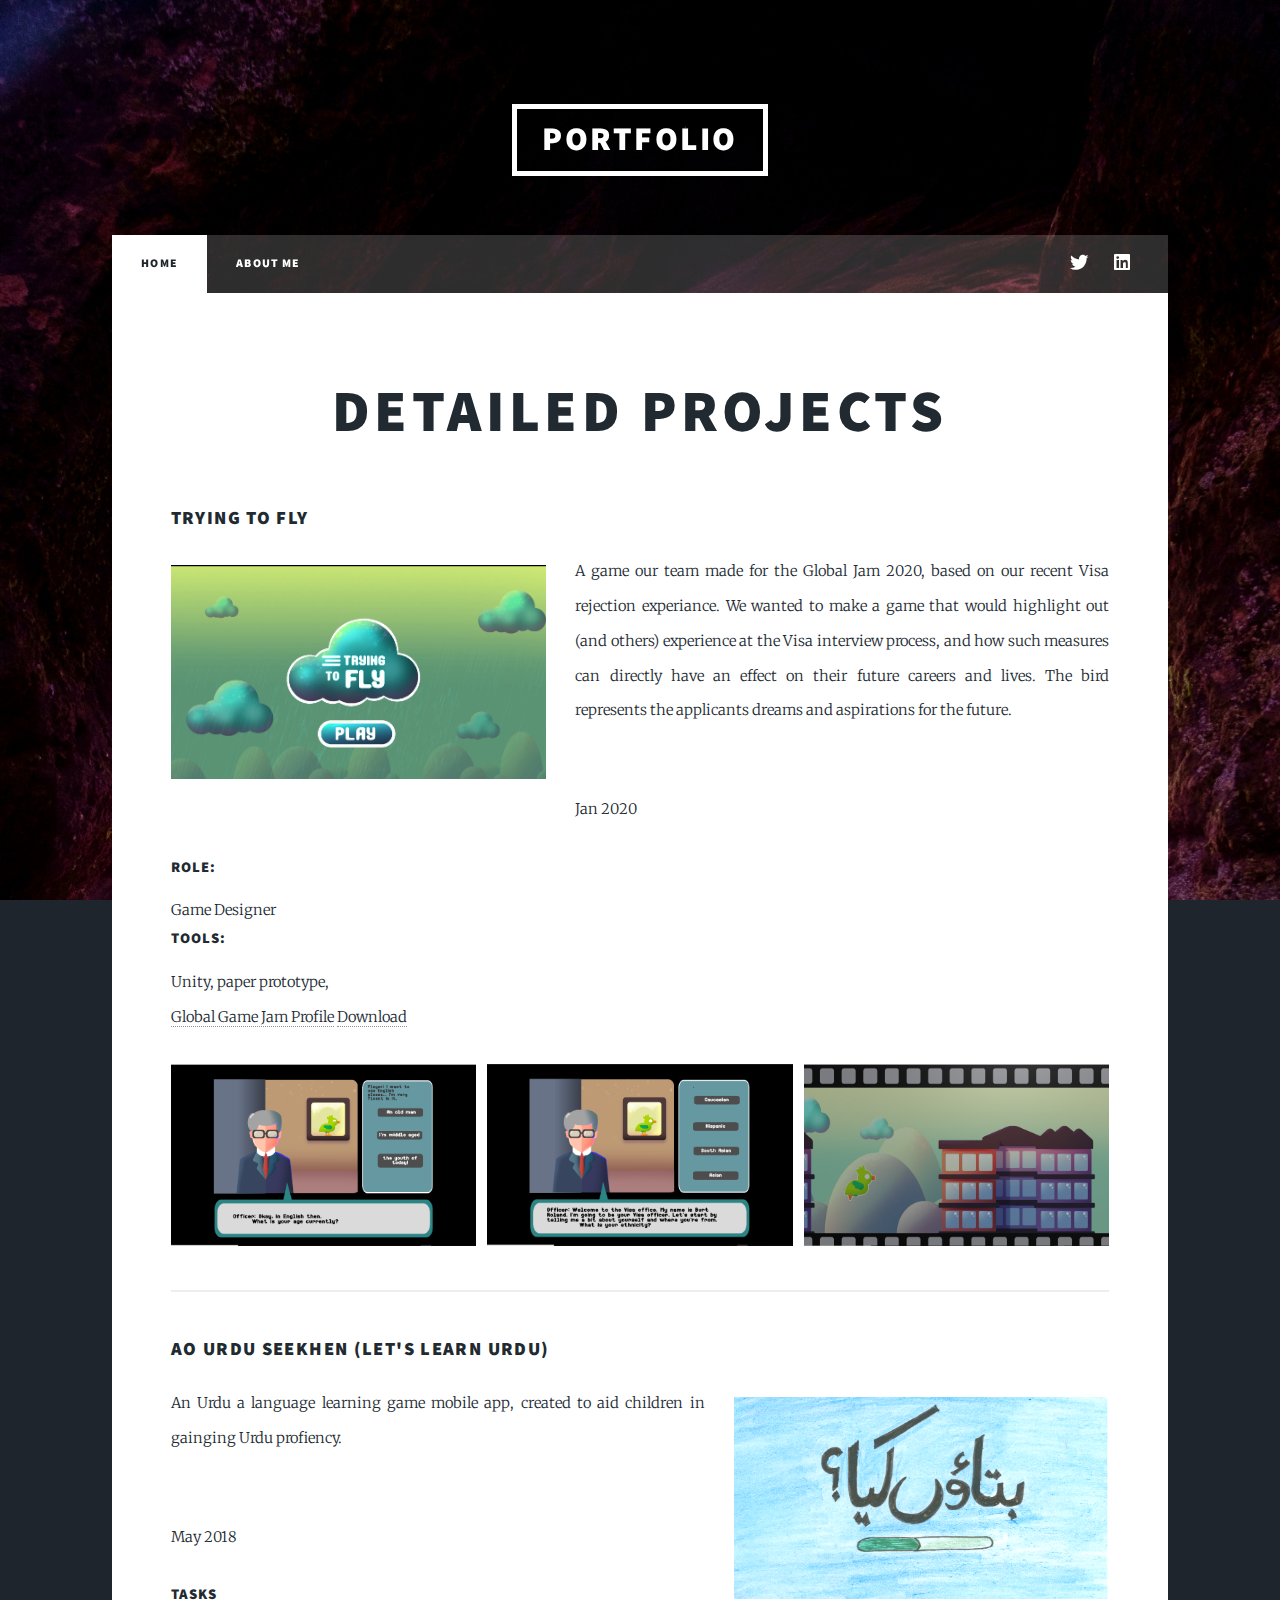
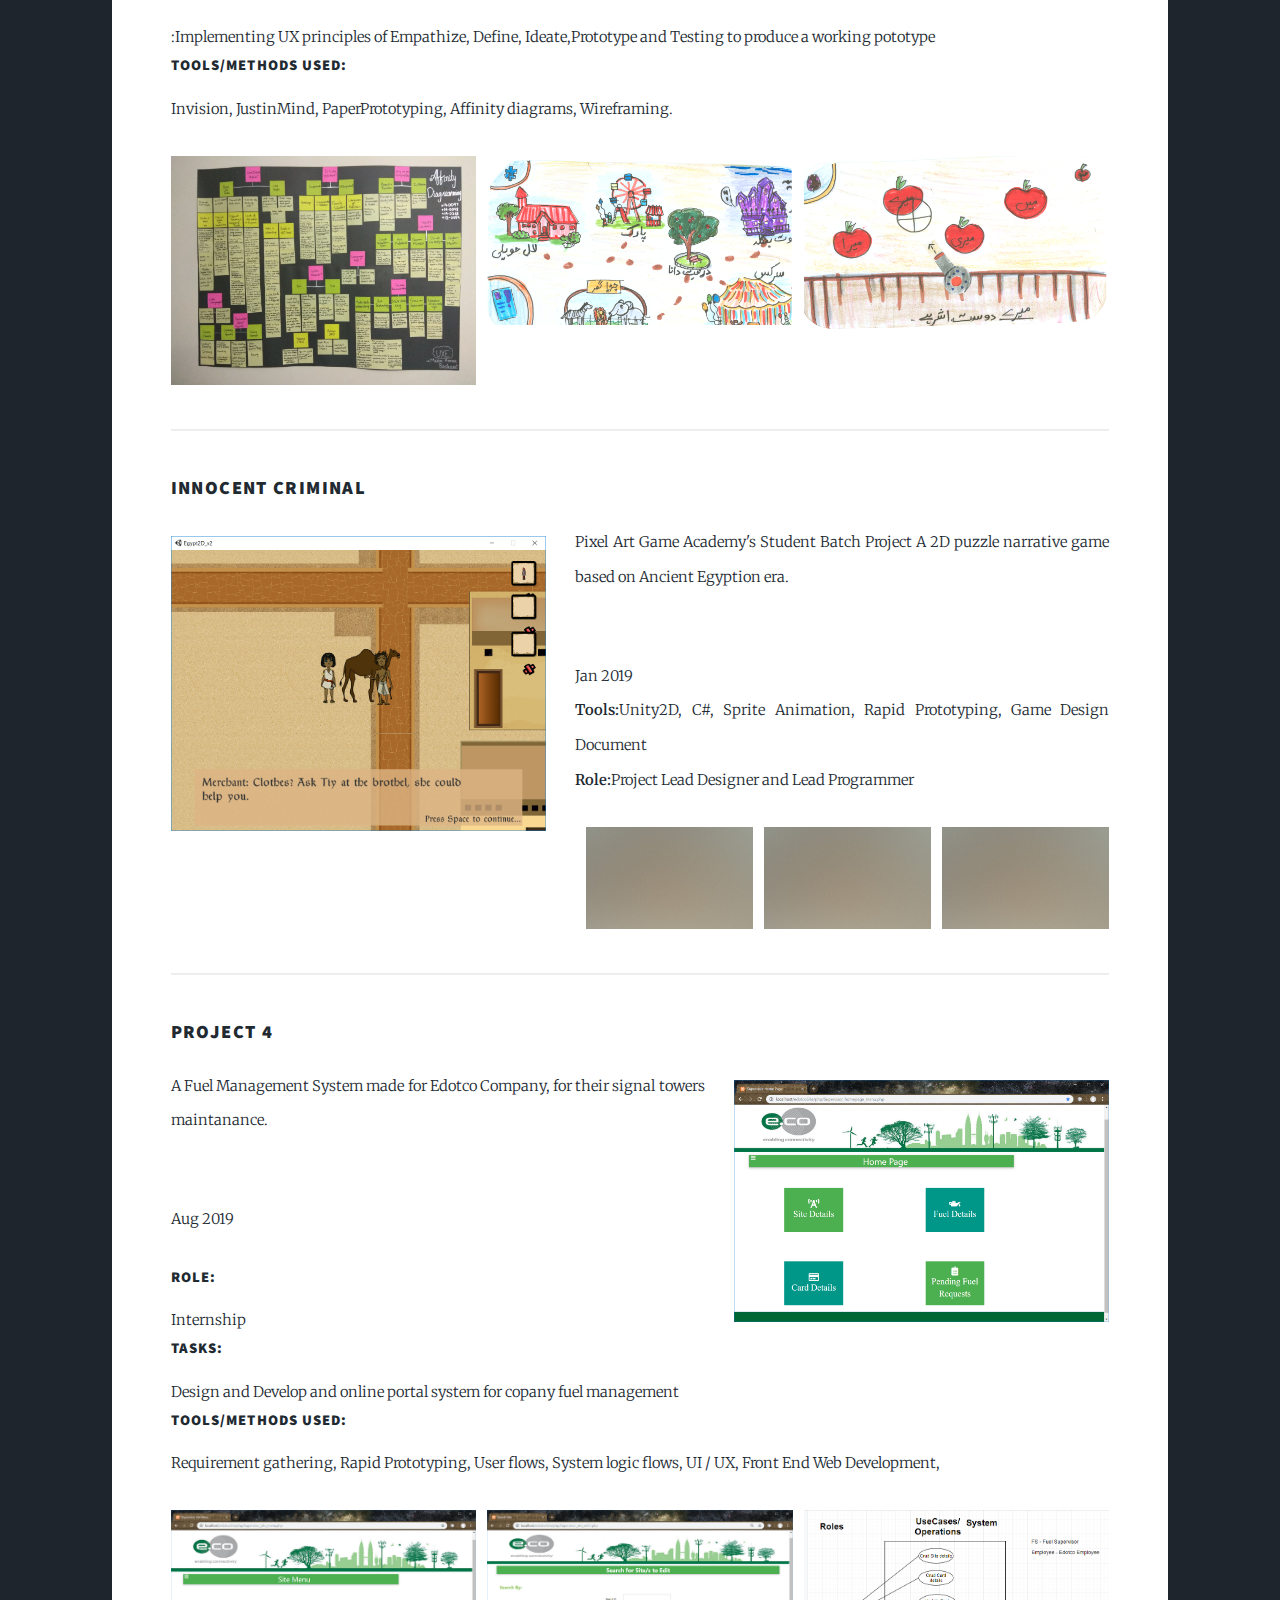
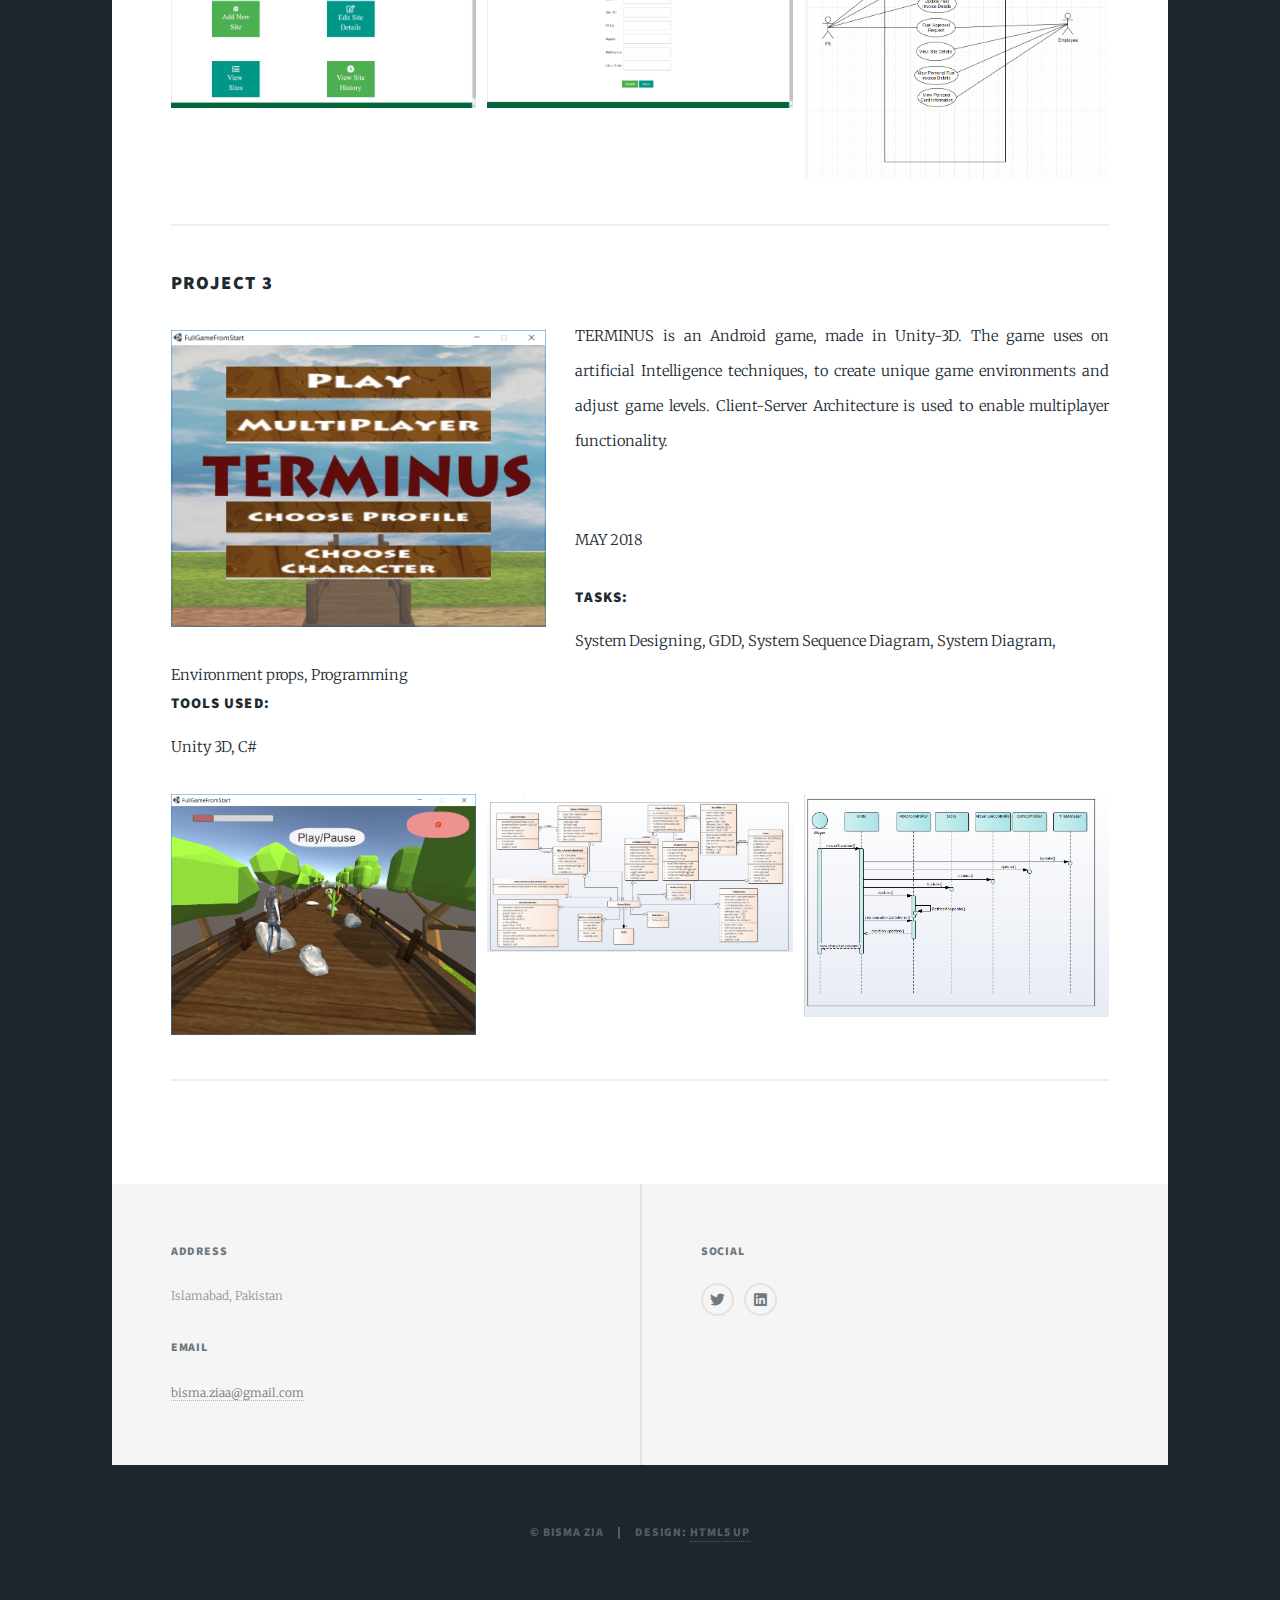
==== commit 84c86f15: "Commit-2" ====
--- a/detailed-projects.html
+++ b/detailed-projects.html
@@ -70,7 +70,7 @@
                         <br>
                     </div>
                 </div>
-
+                <hr />
 
                 <!--new project-->
 
@@ -94,6 +94,7 @@
 
                     </div>
                 </div>
+                <hr />
 
                 <!--new project-->
 
@@ -103,7 +104,7 @@
                     <span class="image left"><img src="images/project3/Character_Interaction_Camel_4.PNG" alt="" /></span>
                     Pixel Art Game Academy's Student Batch Project
                     A 2D puzzle narrative game based on Ancient Egyption era.
-                </p><p> 
+                </p><p>
                     <br>Jan 2019
                     <br><strong>Tools:</strong>Unity2D, C#, Sprite Animation, Rapid Prototyping, Game Design Document
                     <br><strong>Role:</strong>Project Lead Designer and Lead Programmer
@@ -118,6 +119,7 @@
                         <br>
                     </div>
                 </div>
+                <hr />
 
                 <!--new project-->
                 <h3>Project 4</h3>
@@ -141,6 +143,7 @@
                         <div class="col-4"><span class="image fit"><img src="images/project4/edotco-web-portal-4.png" alt="" /></span></div>
                     </div>
                 </div>
+                <hr />
 
                 <!--new project-->
 
